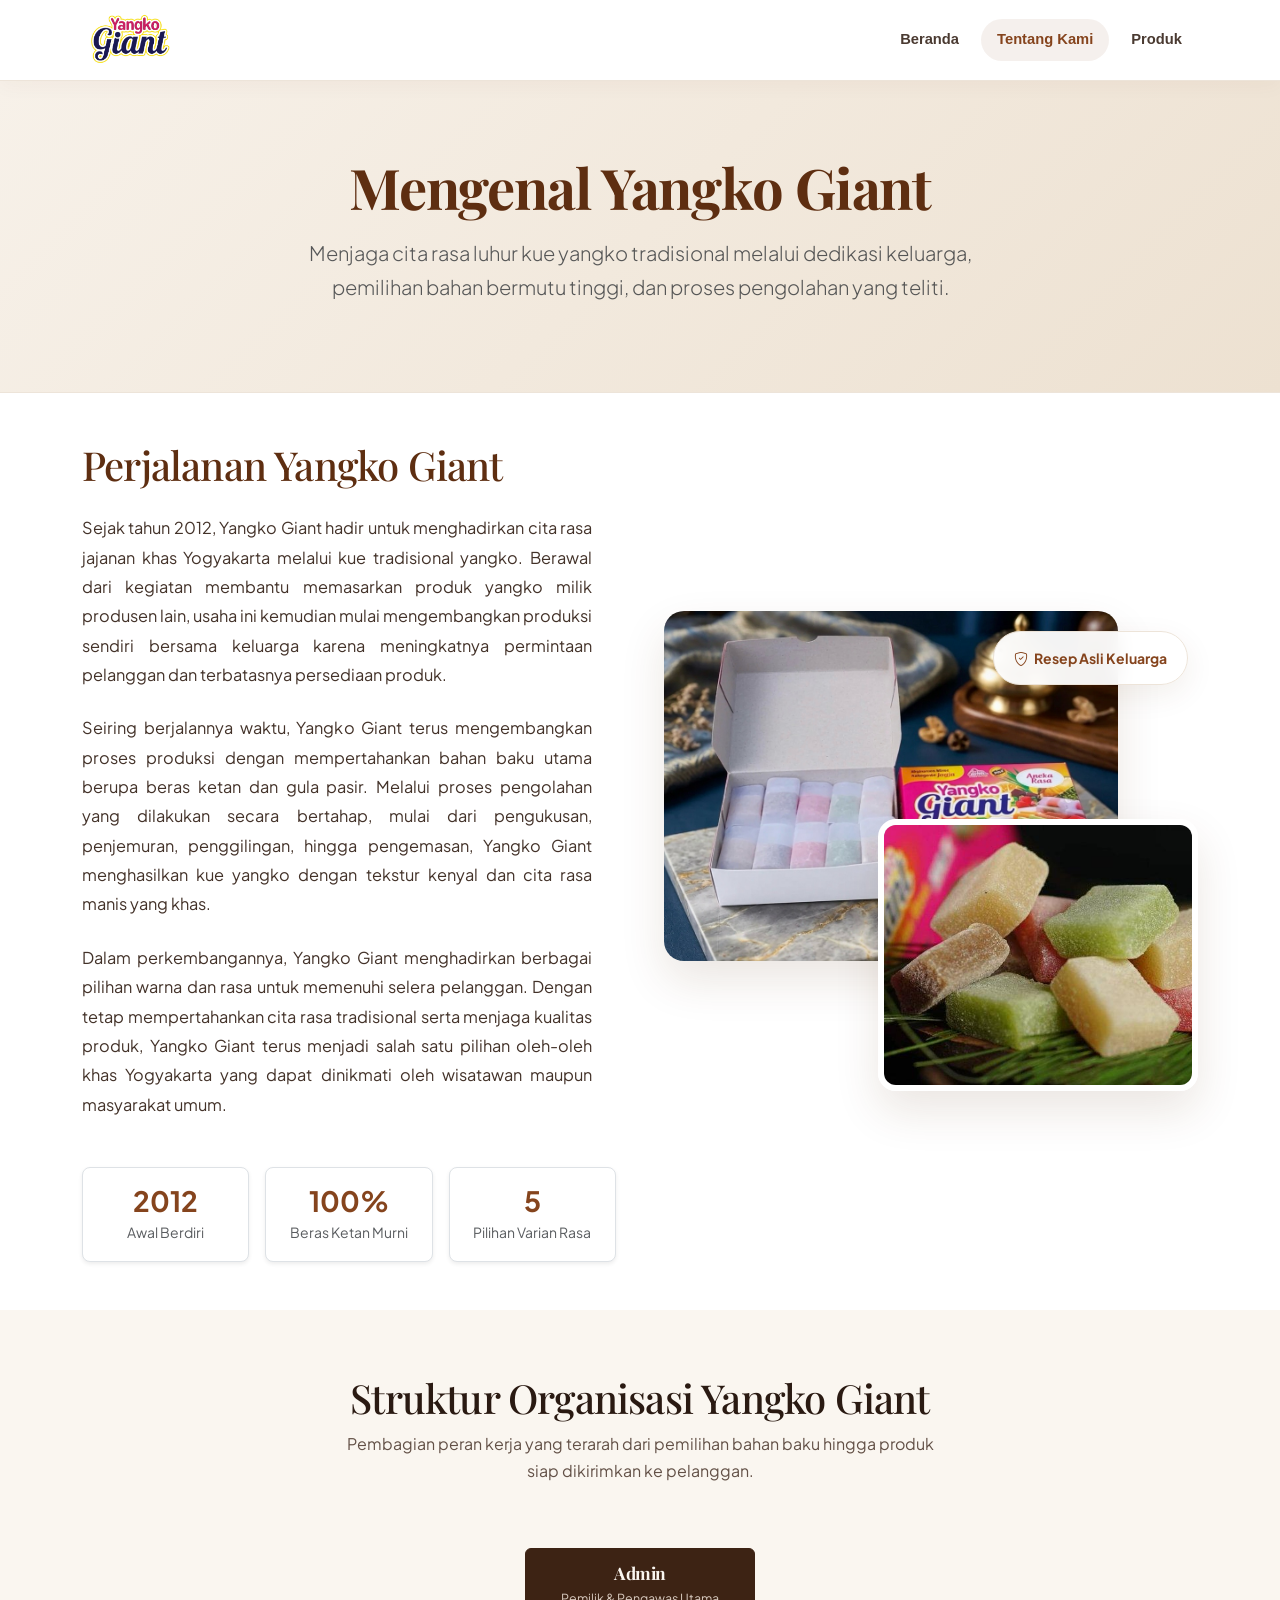
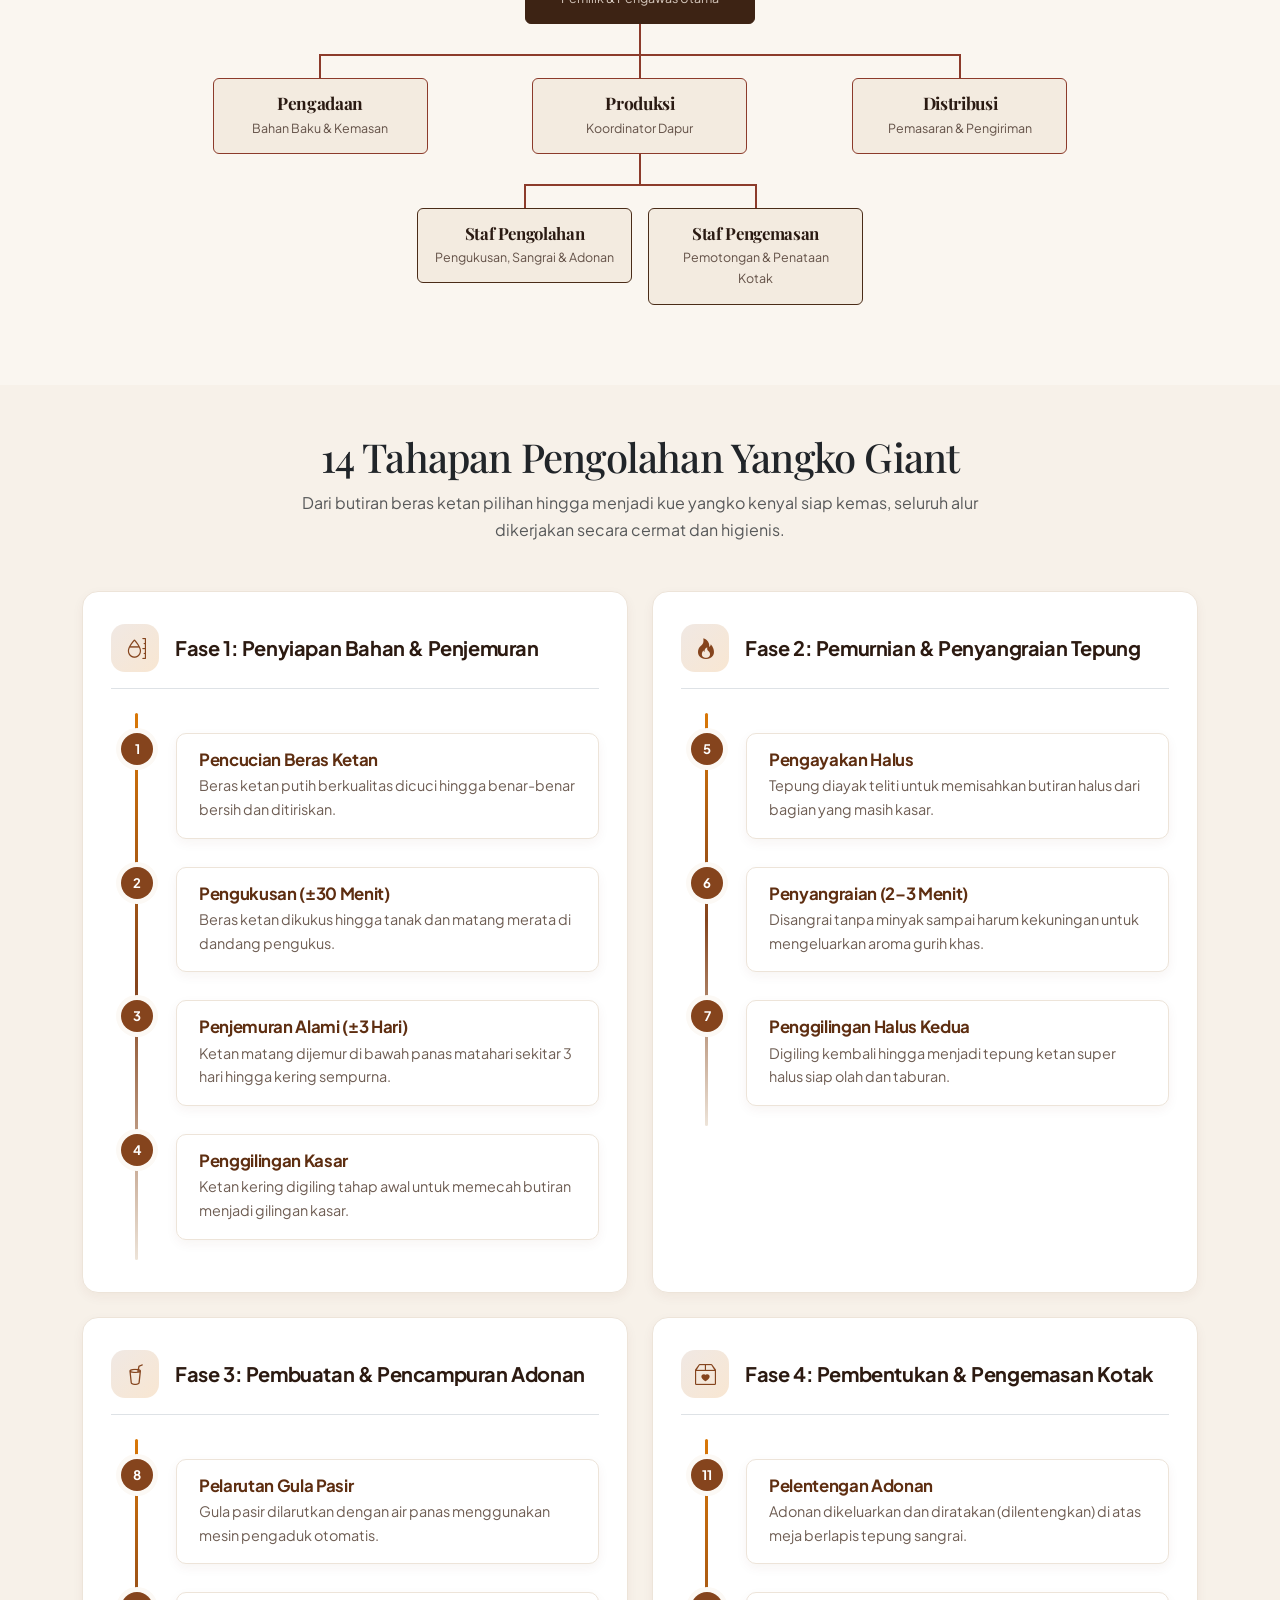
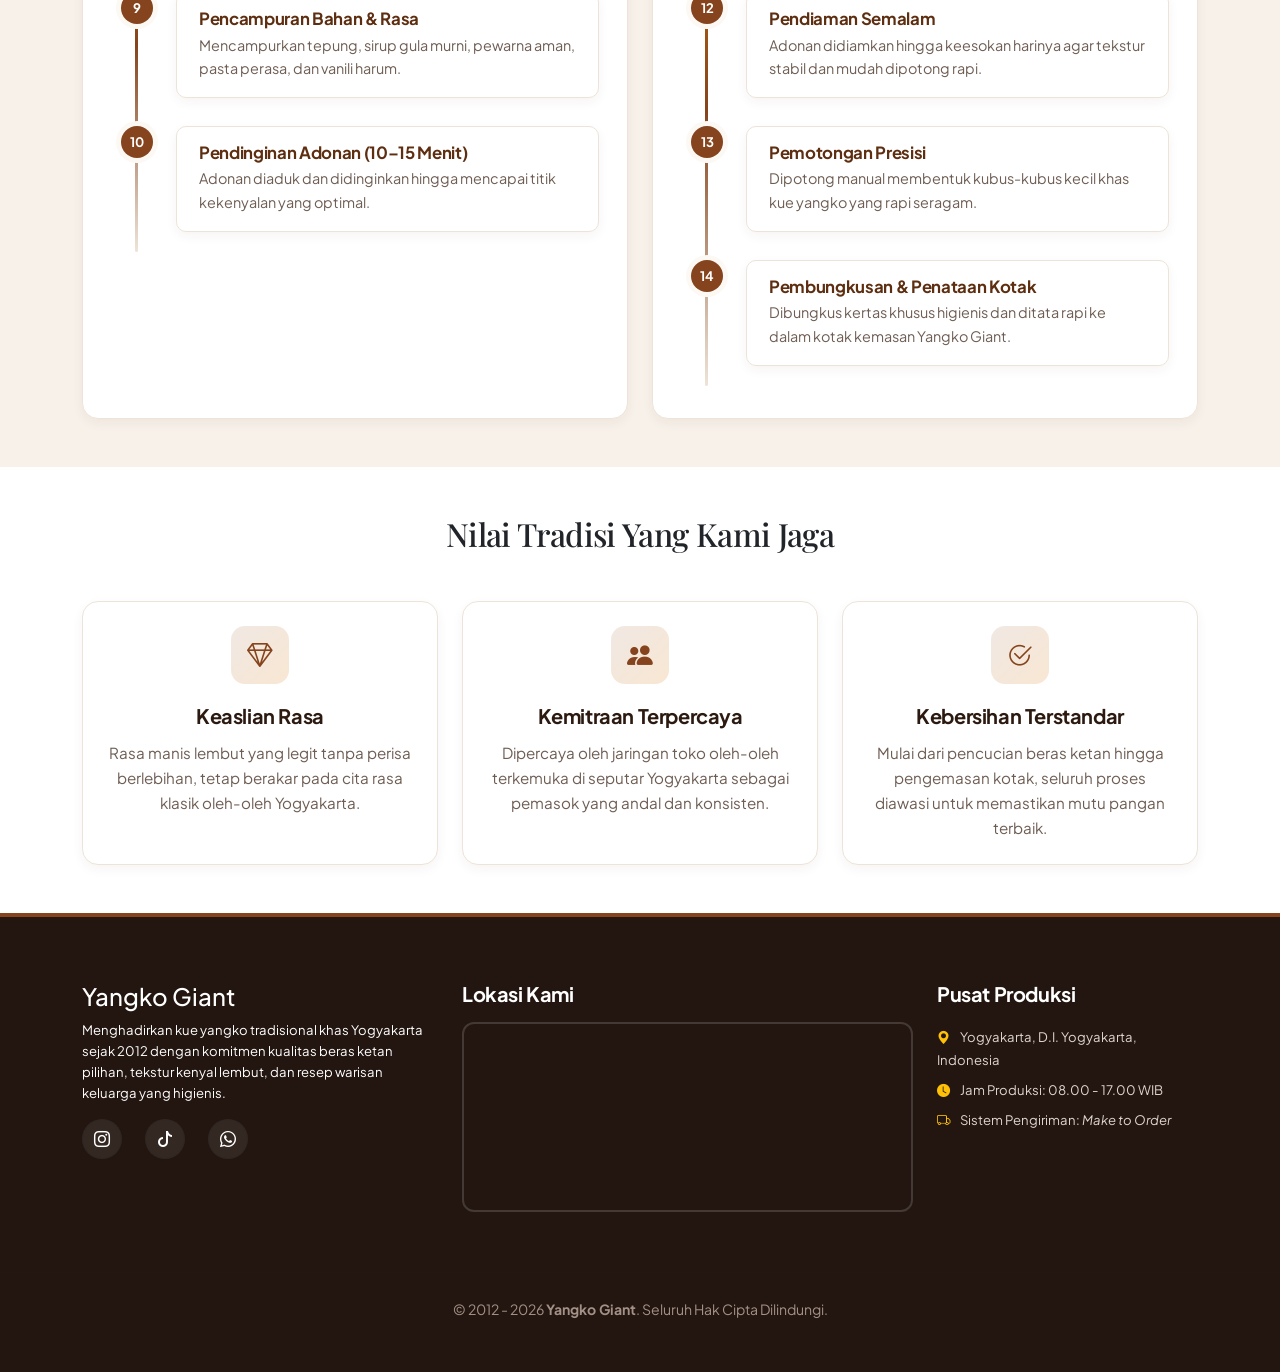
==== about.html @ 19da4061 "first commit" ====
<!DOCTYPE html>
<html lang="id">

<head>
  <meta charset="utf-8">
  <meta content="width=device-width, initial-scale=1.0" name="viewport">
  <title>Tentang Kami - Perjalanan & Sejarah Yangko Giant Yogyakarta</title>
  <meta name="description" content="Kisah perjalanan Yangko Giant sejak tahun 2012, mempertahankan resep warisan kue tradisional yangko khas Yogyakarta dengan bahan beras ketan alami.">
  <meta name="keywords" content="Tentang Yangko Giant, Sejarah Yangko Giant, Profil UMKM Yangko Jogja, Pembuatan Yangko">

  <!-- Favicons -->
  <link href="assets/img/logo.png" rel="icon">
  <link href="assets/img/logo.png" rel="apple-touch-icon">

  <!-- Fonts -->
  <link href="https://fonts.googleapis.com" rel="preconnect">
  <link href="https://fonts.gstatic.com" rel="preconnect" crossorigin>
  <link href="https://fonts.googleapis.com/css2?family=Plus+Jakarta+Sans:ital,wght@0,300;0,400;0,500;0,600;0,700;0,800;1,400&family=Playfair+Display:ital,wght@0,600;0,700;0,800;1,600&display=swap" rel="stylesheet">

  <!-- Vendor CSS Files -->
  <link href="assets/vendor/bootstrap/css/bootstrap.min.css" rel="stylesheet">
  <link href="assets/vendor/bootstrap-icons/bootstrap-icons.css" rel="stylesheet">
  <link href="assets/vendor/aos/aos.css" rel="stylesheet">
  <link href="assets/vendor/swiper/swiper-bundle.min.css" rel="stylesheet">

  <!-- Main CSS File -->
  <link href="assets/css/main.css" rel="stylesheet">
  <!-- Yangko Giant Modern System CSS -->
  <link href="assets/css/yangko-modern.css" rel="stylesheet">
</head>

<body class="about-page">

  <!-- HEADER -->
  <header id="header" class="header d-flex align-items-center sticky-top">
    <div class="container position-relative d-flex align-items-center justify-content-between">

     <div class="logo d-flex align-items-center">
  <img src="assets/img/logo.png" alt="Logo Yangko Giant">
</div>

      <nav id="navmenu" class="navmenu">
        <ul>
          <li><a href="index.html">Beranda</a></li>
          <li><a href="about.html"class="active">Tentang Kami</a></li>
          <li><a href="category.html">Produk</a></li>
        </ul>
        <i class="mobile-nav-toggle d-xl-none bi bi-list"></i>
      </nav>

    </div>
  </header>

  <main class="main">

    <!-- PAGE HERO BANNER -->
    <section class="section py-5 text-center position-relative overflow-hidden" style="background: linear-gradient(135deg, #f7f1e9 0%, #ede1d1 100%); border-bottom: 1px solid var(--yk-border);">
      <div class="container py-4" data-aos="fade-up">
            <h1 class="yk-serif display-4 fw-bold mb-3" style="color: var(--yk-primary-dark);">Mengenal Yangko Giant</h1>
        <p class="lead mx-auto text-muted" style="max-width: 680px;">
          Menjaga cita rasa luhur kue yangko tradisional melalui dedikasi keluarga, pemilihan bahan bermutu tinggi, dan proses pengolahan yang teliti.
        </p>
      </div>
    </section>

    <!-- SECTION: PERJALANAN YANGKO GIANT (KONTEN ASLI DIPERTAHANKAN UTUH) -->
    <section class="section py-5">
      <div class="container">
        <div class="row align-items-center g-5">

          <!-- Kolom Teks Sejarah Asli -->
          <div class="col-lg-6" data-aos="fade-right">

            <h2 class="yk-serif h1 mb-4" style="color: var(--yk-primary-dark);">Perjalanan Yangko Giant</h2>

            <div class="pe-lg-4" style="font-size: 1.02rem; line-height: 1.8; color: #433229; text-align: justify;">
  <p class="mb-4">
    Sejak tahun 2012, Yangko Giant hadir untuk menghadirkan cita rasa jajanan khas Yogyakarta melalui kue tradisional yangko. Berawal dari kegiatan membantu memasarkan produk yangko milik produsen lain, usaha ini kemudian mulai mengembangkan produksi sendiri bersama keluarga karena meningkatnya permintaan pelanggan dan terbatasnya persediaan produk.
  </p>

  <p class="mb-4">
    Seiring berjalannya waktu, Yangko Giant terus mengembangkan proses produksi dengan mempertahankan bahan baku utama berupa beras ketan dan gula pasir. Melalui proses pengolahan yang dilakukan secara bertahap, mulai dari pengukusan, penjemuran, penggilingan, hingga pengemasan, Yangko Giant menghasilkan kue yangko dengan tekstur kenyal dan cita rasa manis yang khas.
  </p>

  <p class="mb-0">
    Dalam perkembangannya, Yangko Giant menghadirkan berbagai pilihan warna dan rasa untuk memenuhi selera pelanggan. Dengan tetap mempertahankan cita rasa tradisional serta menjaga kualitas produk, Yangko Giant terus menjadi salah satu pilihan oleh-oleh khas Yogyakarta yang dapat dinikmati oleh wisatawan maupun masyarakat umum.
  </p>
</div>

            <div class="row g-3 mt-4 pt-2">
              <div class="col-sm-4">
                <div class="p-3 bg-white rounded-3 border text-center shadow-sm">
                  <div class="h3 fw-bold mb-0 text-primary" style="color: var(--yk-primary) !important;">2012</div>
                  <small class="text-muted">Awal Berdiri</small>
                </div>
              </div>
              <div class="col-sm-4">
                <div class="p-3 bg-white rounded-3 border text-center shadow-sm">
                  <div class="h3 fw-bold mb-0 text-primary" style="color: var(--yk-primary) !important;">100%</div>
                  <small class="text-muted">Beras Ketan Murni</small>
                </div>
              </div>
              <div class="col-sm-4">
                <div class="p-3 bg-white rounded-3 border text-center shadow-sm">
                  <div class="h3 fw-bold mb-0 text-primary" style="color: var(--yk-primary) !important;">5</div>
                  <small class="text-muted">Pilihan Varian Rasa</small>
                </div>
              </div>
            </div>
          </div>

          <!-- Kolom Gambar Kolase -->
          <div class="col-lg-6" data-aos="fade-left">
            <div class="position-relative" style="min-height: 480px;">
              <!-- Background Image -->
              <div style="border-radius: 20px; overflow: hidden; width: 85%; box-shadow: var(--yk-shadow-lg);">
                <img src="assets/img/yangko.jpg" alt="Yangko Giant Landscape" class="w-100" style="object-fit: cover; height: 350px;">
              </div>
              <!-- Foreground Image (Collage) -->
              <div style="position: absolute; right: 0; bottom: 0; width: 60%; border-radius: 18px; overflow: hidden; border: 6px solid #ffffff; box-shadow: var(--yk-shadow-lg);">
                <img src="assets/img/yangko daun.jpg" alt="Yangko Tradisional Portrait" class="w-100" style="object-fit: cover; height: 260px;">
              </div>
              <!-- Floating Badge -->
              <div style="position: absolute; top: 20px; right: 10px; background: rgba(255, 255, 255, 0.95); backdrop-filter: blur(10px); padding: 12px 20px; border-radius: 50px; box-shadow: var(--yk-shadow-md); border: 1px solid var(--yk-border);">
                <span class="small fw-bold" style="color: var(--yk-primary);"><i class="bi bi-shield-check me-1"></i> Resep Asli Keluarga</span>
              </div>
            </div>
          </div>

        </div>
      </div>
    </section>

<style>
  .org-section {
    background-color: #FAF6F0;
    color: #2A1A12;
  }

  .org-eyebrow {
    font-size: 0.78rem;
    text-transform: uppercase;
    letter-spacing: 0.14em;
    color: #8C3B2B;
    font-weight: 700;
    display: block;
    margin-bottom: 6px;
  }

  /* Struktur Bagan Pohon */
  .org-tree {
    display: flex;
    flex-direction: column;
    align-items: center;
    padding: 20px 0;
  }

  .org-node {
    border: 1.5px solid #4A2C18;
    background-color: #F3EBE0;
    padding: 14px 28px;
    border-radius: 6px;
    text-align: center;
    min-width: 190px;
    position: relative;
    transition: transform 0.2s ease, background-color 0.2s ease;
  }

  .org-node:hover {
    background-color: #EADDCF;
    transform: translateY(-2px);
  }

  /* Node Utama (Owner) */
  .org-node.owner {
    background-color: #3D2314;
    border-color: #3D2314;
    color: #FAF6F0;
    min-width: 220px;
  }

  .org-node.owner .org-role {
    color: #FAF6F0;
  }

  .org-node.owner .org-sub {
    color: #D7C9BE;
  }

  /* Node Divisi Tengah */
  .org-node.division {
    border-color: #8C3B2B;
  }

  .org-role {
    font-family: 'Lora', 'Playfair Display', serif;
    font-weight: 700;
    font-size: 1.08rem;
    color: #2A1A12;
    margin: 0;
  }

  .org-sub {
    font-size: 0.78rem;
    color: #635147;
    display: block;
    margin-top: 3px;
  }

  /* Garis Penghubung Vertikal & Horizontal */
  .line-down {
    width: 1.5px;
    height: 32px;
    background-color: #8C3B2B;
    margin: 0 auto;
  }

  .org-branch {
    display: flex;
    justify-content: center;
    align-items: flex-start;
    gap: 32px;
    position: relative;
    padding-top: 28px;
  }

  .org-branch-item {
    display: flex;
    flex-direction: column;
    align-items: center;
    position: relative;
  }

  /* Garis vertikal kecil di atas setiap kotak cabang */
  .org-branch-item::before {
    content: "";
    position: absolute;
    top: -28px;
    left: 50%;
    width: 1.5px;
    height: 28px;
    background-color: #8C3B2B;
    transform: translateX(-50%);
  }

  /* Garis horizontal penghubung antar cabang */
  .org-branch-item::after {
    content: "";
    position: absolute;
    top: -28px;
    height: 1.5px;
    background-color: #8C3B2B;
    width: calc(100% + 32px);
    left: 0;
  }

  /* Potong garis horizontal di ujung kiri & kanan agar tidak berlebih */
  .org-branch-item:first-child::after {
    width: calc(50% + 16px);
    left: 50%;
  }

  .org-branch-item:last-child::after {
    width: calc(50% + 16px);
    left: 0;
  }

  /* Tampilan Responsif di Layar HP */
  @media (max-width: 767px) {
    .org-branch {
      flex-direction: column;
      align-items: center;
      gap: 20px;
      padding-top: 0;
    }

    .org-branch-item::before {
      top: -20px;
      height: 20px;
    }

    .org-branch-item::after {
      display: none;
    }

    .org-node {
      min-width: 240px;
    }
  }
</style>


      
    

      <!-- SECTION: STRUKTUR ORGANISASI UMKM -->
<section class="section py-5" style="background-color: #FAF6F0; color: #2A1A12;">
  <div class="container py-3">
    <div class="text-center mb-5" data-aos="fade-up">
      <h2 class="yk-serif h1 mb-2">Struktur Organisasi Yangko Giant</h2>
      <p class="mx-auto" style="max-width: 620px; color: #635147;">
        Pembagian peran kerja yang terarah dari pemilihan bahan baku hingga produk siap dikirimkan ke pelanggan.
      </p>
    </div>

    <div class="d-flex flex-column align-items-center py-3" data-aos="fade-up" data-aos-delay="100">
      
      <!-- LEVEL 1: OWNER -->
      <div style="background-color: #3D2314; border: 1.5px solid #3D2314; color: #FAF6F0; padding: 14px 28px; border-radius: 6px; text-align: center; width: 230px;">
        <h4 class="yk-serif fw-bold mb-1" style="font-size: 1.08rem; color: #FAF6F0;">Admin</h4>
        <span style="font-size: 0.78rem; color: #D7C9BE; display: block;">Pemilik &amp; Pengawas Utama</span>
      </div>

      <!-- Garis Turun dari Owner -->
      <div style="width: 2px; height: 30px; background-color: #8C3B2B;"></div>

      <!-- LEVEL 2: PENGADAAN, PRODUKSI, DISTRIBUSI (3 Kolom Seimbang) -->
      <div class="row g-0 justify-content-center w-100" style="max-width: 960px;">
        
        <!-- Cabang 1: Pengadaan -->
        <div class="col-md-4 d-flex flex-column align-items-center position-relative pt-0 pt-md-4 mt-3 mt-md-0">
          <div class="d-none d-md-block position-absolute top-0 end-0" style="width: 50%; height: 2px; background-color: #8C3B2B;"></div>
          <div class="d-none d-md-block position-absolute top-0 start-50 translate-middle-x" style="width: 2px; height: 24px; background-color: #8C3B2B;"></div>
          
          <div style="border: 1.5px solid #8C3B2B; background-color: #F3EBE0; padding: 14px 20px; border-radius: 6px; text-align: center; width: 215px;">
            <h5 class="yk-serif fw-bold mb-1" style="font-size: 1.08rem; color: #2A1A12;">Pengadaan</h5>
            <span style="font-size: 0.78rem; color: #635147; display: block;">Bahan Baku &amp; Kemasan</span>
          </div>
        </div>

        <!-- Cabang 2: Produksi (Tepat di Tengah) -->
        <div class="col-md-4 d-flex flex-column align-items-center position-relative pt-0 pt-md-4 mt-3 mt-md-0">
          <div class="d-none d-md-block position-absolute top-0 start-0 w-100" style="height: 2px; background-color: #8C3B2B;"></div>
          <div class="d-none d-md-block position-absolute top-0 start-50 translate-middle-x" style="width: 2px; height: 24px; background-color: #8C3B2B;"></div>

          <div style="border: 1.5px solid #8C3B2B; background-color: #F3EBE0; padding: 14px 20px; border-radius: 6px; text-align: center; width: 215px;">
            <h5 class="yk-serif fw-bold mb-1" style="font-size: 1.08rem; color: #2A1A12;">Produksi</h5>
            <span style="font-size: 0.78rem; color: #635147; display: block;">Koordinator Dapur</span>
          </div>

          <!-- Garis Turun dari Produksi -->
          <div class="d-none d-md-block" style="width: 2px; height: 30px; background-color: #8C3B2B;"></div>

          <!-- LEVEL 3: STAF PENGOLAHAN & STAF PENGEMASAN -->
          <div class="d-flex flex-column flex-md-row justify-content-center align-items-center align-items-md-start">
            
            <!-- Staf Pengolahan -->
            <div class="d-flex flex-column align-items-center position-relative pt-0 pt-md-4 px-md-2 mt-3 mt-md-0">
              <div class="d-none d-md-block position-absolute top-0 end-0" style="width: 50%; height: 2px; background-color: #8C3B2B;"></div>
              <div class="d-none d-md-block position-absolute top-0 start-50 translate-middle-x" style="width: 2px; height: 24px; background-color: #8C3B2B;"></div>

              <div style="border: 1.5px solid #4A2C18; background-color: #F3EBE0; padding: 14px 16px; border-radius: 6px; text-align: center; width: 215px;">
                <h6 class="yk-serif fw-bold mb-1" style="font-size: 1.05rem; color: #2A1A12;">Staf Pengolahan</h6>
                <span style="font-size: 0.78rem; color: #635147; display: block;">Pengukusan, Sangrai &amp; Adonan</span>
              </div>
            </div>

            <!-- Staf Pengemasan -->
            <div class="d-flex flex-column align-items-center position-relative pt-0 pt-md-4 px-md-2 mt-3 mt-md-0">
              <div class="d-none d-md-block position-absolute top-0 start-0" style="width: 50%; height: 2px; background-color: #8C3B2B;"></div>
              <div class="d-none d-md-block position-absolute top-0 start-50 translate-middle-x" style="width: 2px; height: 24px; background-color: #8C3B2B;"></div>

              <div style="border: 1.5px solid #4A2C18; background-color: #F3EBE0; padding: 14px 16px; border-radius: 6px; text-align: center; width: 215px;">
                <h6 class="yk-serif fw-bold mb-1" style="font-size: 1.05rem; color: #2A1A12;">Staf Pengemasan</h6>
                <span style="font-size: 0.78rem; color: #635147; display: block;">Pemotongan &amp; Penataan Kotak</span>
              </div>
            </div>

          </div>
        </div>

        <!-- Cabang 3: Distribusi -->
        <div class="col-md-4 d-flex flex-column align-items-center position-relative pt-0 pt-md-4 mt-3 mt-md-0">
          <div class="d-none d-md-block position-absolute top-0 start-0" style="width: 50%; height: 2px; background-color: #8C3B2B;"></div>
          <div class="d-none d-md-block position-absolute top-0 start-50 translate-middle-x" style="width: 2px; height: 24px; background-color: #8C3B2B;"></div>

          <div style="border: 1.5px solid #8C3B2B; background-color: #F3EBE0; padding: 14px 20px; border-radius: 6px; text-align: center; width: 215px;">
            <h5 class="yk-serif fw-bold mb-1" style="font-size: 1.08rem; color: #2A1A12;">Distribusi</h5>
            <span style="font-size: 0.78rem; color: #635147; display: block;">Pemasaran &amp; Pengiriman</span>
          </div>
        </div>

      </div>
    </div>
  </div>
</section>

        

          
            
   

    <!-- SECTION: 14 TAHAPAN PENGOLAHAN PRODUKSI AUTENTIK -->
    <section class="section py-5" style="background: #f7f1e9;">
      <div class="container">
        <div class="text-center mb-5" data-aos="fade-up">

          <h2 class="yk-serif h1">14 Tahapan Pengolahan Yangko Giant</h2>
          <p class="text-muted mx-auto" style="max-width: 700px;">
            Dari butiran beras ketan pilihan hingga menjadi kue yangko kenyal siap kemas, seluruh alur dikerjakan secara cermat dan higienis.
          </p>
        </div>

        <div class="row g-4">

          <!-- Fase 1 -->
          <div class="col-lg-6" data-aos="fade-up" data-aos-delay="100">
            <div class="yk-card">
              <div class="d-flex align-items-center gap-3 mb-4 pb-3 border-bottom">
                <div class="yk-card-icon mb-0" style="width: 48px; height: 48px; font-size: 1.3rem;">
                  <i class="bi bi-moisture"></i>
                </div>
                <div>
                  <h4 class="mb-0">Fase 1: Penyiapan Bahan & Penjemuran</h4>
                  <small class="text-muted"></small>
                </div>
              </div>

              <div class="yk-timeline">
                <div class="yk-timeline-item">
                  <div class="yk-timeline-step">1</div>
                  <div class="yk-timeline-content">
                    <h5>Pencucian Beras Ketan</h5>
                    <p>Beras ketan putih berkualitas dicuci hingga benar-benar bersih dan ditiriskan.</p>
                  </div>
                </div>

                <div class="yk-timeline-item">
                  <div class="yk-timeline-step">2</div>
                  <div class="yk-timeline-content">
                    <h5>Pengukusan (±30 Menit)</h5>
                    <p>Beras ketan dikukus hingga tanak dan matang merata di dandang pengukus.</p>
                  </div>
                </div>

                <div class="yk-timeline-item">
                  <div class="yk-timeline-step">3</div>
                  <div class="yk-timeline-content">
                    <h5>Penjemuran Alami (±3 Hari)</h5>
                    <p>Ketan matang dijemur di bawah panas matahari sekitar 3 hari hingga kering sempurna.</p>
                  </div>
                </div>

                <div class="yk-timeline-item">
                  <div class="yk-timeline-step">4</div>
                  <div class="yk-timeline-content">
                    <h5>Penggilingan Kasar</h5>
                    <p>Ketan kering digiling tahap awal untuk memecah butiran menjadi gilingan kasar.</p>
                  </div>
                </div>
              </div>
            </div>
          </div>

          <!-- Fase 2 -->
          <div class="col-lg-6" data-aos="fade-up" data-aos-delay="200">
            <div class="yk-card">
              <div class="d-flex align-items-center gap-3 mb-4 pb-3 border-bottom">
                <div class="yk-card-icon mb-0" style="width: 48px; height: 48px; font-size: 1.3rem;">
                  <i class="bi bi-fire"></i>
                </div>
                <div>
                  <h4 class="mb-0">Fase 2: Pemurnian & Penyangraian Tepung</h4>
                  <small class="text-muted"></small>
                </div>
              </div>

              <div class="yk-timeline">
                <div class="yk-timeline-item">
                  <div class="yk-timeline-step">5</div>
                  <div class="yk-timeline-content">
                    <h5>Pengayakan Halus</h5>
                    <p>Tepung diayak teliti untuk memisahkan butiran halus dari bagian yang masih kasar.</p>
                  </div>
                </div>

                <div class="yk-timeline-item">
                  <div class="yk-timeline-step">6</div>
                  <div class="yk-timeline-content">
                    <h5>Penyangraian (2–3 Menit)</h5>
                    <p>Disangrai tanpa minyak sampai harum kekuningan untuk mengeluarkan aroma gurih khas.</p>
                  </div>
                </div>

                <div class="yk-timeline-item">
                  <div class="yk-timeline-step">7</div>
                  <div class="yk-timeline-content">
                    <h5>Penggilingan Halus Kedua</h5>
                    <p>Digiling kembali hingga menjadi tepung ketan super halus siap olah dan taburan.</p>
                  </div>
                </div>
              </div>
            </div>
          </div>

          <!-- Fase 3 -->
          <div class="col-lg-6" data-aos="fade-up" data-aos-delay="300">
            <div class="yk-card">
              <div class="d-flex align-items-center gap-3 mb-4 pb-3 border-bottom">
                <div class="yk-card-icon mb-0" style="width: 48px; height: 48px; font-size: 1.3rem;">
                  <i class="bi bi-cup-straw"></i>
                </div>
                <div>
                  <h4 class="mb-0">Fase 3: Pembuatan & Pencampuran Adonan</h4>
                  <small class="text-muted"></small>
                </div>
              </div>

              <div class="yk-timeline">
                <div class="yk-timeline-item">
                  <div class="yk-timeline-step">8</div>
                  <div class="yk-timeline-content">
                    <h5>Pelarutan Gula Pasir</h5>
                    <p>Gula pasir dilarutkan dengan air panas menggunakan mesin pengaduk otomatis.</p>
                  </div>
                </div>

                <div class="yk-timeline-item">
                  <div class="yk-timeline-step">9</div>
                  <div class="yk-timeline-content">
                    <h5>Pencampuran Bahan & Rasa</h5>
                    <p>Mencampurkan tepung, sirup gula murni, pewarna aman, pasta perasa, dan vanili harum.</p>
                  </div>
                </div>

                <div class="yk-timeline-item">
                  <div class="yk-timeline-step">10</div>
                  <div class="yk-timeline-content">
                    <h5>Pendinginan Adonan (10–15 Menit)</h5>
                    <p>Adonan diaduk dan didinginkan hingga mencapai titik kekenyalan yang optimal.</p>
                  </div>
                </div>
              </div>
            </div>
          </div>

          <!-- Fase 4 -->
          <div class="col-lg-6" data-aos="fade-up" data-aos-delay="400">
            <div class="yk-card">
              <div class="d-flex align-items-center gap-3 mb-4 pb-3 border-bottom">
                <div class="yk-card-icon mb-0" style="width: 48px; height: 48px; font-size: 1.3rem;">
                  <i class="bi bi-box2-heart"></i>
                </div>
                <div>
                  <h4 class="mb-0">Fase 4: Pembentukan & Pengemasan Kotak</h4>
                  <small class="text-muted"></small>
                </div>
              </div>

              <div class="yk-timeline">
                <div class="yk-timeline-item">
                  <div class="yk-timeline-step">11</div>
                  <div class="yk-timeline-content">
                    <h5>Pelentengan Adonan</h5>
                    <p>Adonan dikeluarkan dan diratakan (dilentengkan) di atas meja berlapis tepung sangrai.</p>
                  </div>
                </div>

                <div class="yk-timeline-item">
                  <div class="yk-timeline-step">12</div>
                  <div class="yk-timeline-content">
                    <h5>Pendiaman Semalam</h5>
                    <p>Adonan didiamkan hingga keesokan harinya agar tekstur stabil dan mudah dipotong rapi.</p>
                  </div>
                </div>

                <div class="yk-timeline-item">
                  <div class="yk-timeline-step">13</div>
                  <div class="yk-timeline-content">
                    <h5>Pemotongan Presisi</h5>
                    <p>Dipotong manual membentuk kubus-kubus kecil khas kue yangko yang rapi seragam.</p>
                  </div>
                </div>

                <div class="yk-timeline-item">
                  <div class="yk-timeline-step">14</div>
                  <div class="yk-timeline-content">
                    <h5>Pembungkusan & Penataan Kotak</h5>
                    <p>Dibungkus kertas khusus higienis dan ditata rapi ke dalam kotak kemasan Yangko Giant.</p>
                  </div>
                </div>
              </div>
            </div>
          </div>

        </div>
      </div>
    </section>

    <!-- SECTION: NILAI KAMI & KOMITMEN -->
    <section class="section py-5">
      <div class="container">
        <div class="text-center mb-5" data-aos="fade-up">
                   <h2 class="yk-serif h2">Nilai Tradisi Yang Kami Jaga</h2>
        </div>

        <div class="row g-4 text-center">
          <div class="col-md-4" data-aos="fade-up" data-aos-delay="100">
            <div class="yk-card p-4">
              <div class="yk-card-icon mx-auto"><i class="bi bi-gem"></i></div>
              <h4>Keaslian Rasa</h4>
              <p>Rasa manis lembut yang legit tanpa perisa berlebihan, tetap berakar pada cita rasa klasik oleh-oleh Yogyakarta.</p>
            </div>
          </div>
          <div class="col-md-4" data-aos="fade-up" data-aos-delay="200">
            <div class="yk-card p-4">
              <div class="yk-card-icon mx-auto"><i class="bi bi-people-fill"></i></div>
              <h4>Kemitraan Terpercaya</h4>
              <p>Dipercaya oleh jaringan toko oleh-oleh terkemuka di seputar Yogyakarta sebagai pemasok yang andal dan konsisten.</p>
            </div>
          </div>
          <div class="col-md-4" data-aos="fade-up" data-aos-delay="300">
            <div class="yk-card p-4">
              <div class="yk-card-icon mx-auto"><i class="bi bi-check2-circle"></i></div>
              <h4>Kebersihan Terstandar</h4>
              <p>Mulai dari pencucian beras ketan hingga pengemasan kotak, seluruh proses diawasi untuk memastikan mutu pangan terbaik.</p>
            </div>
          </div>
        </div>
      </div>
    </section>

  </main>

  <!-- FOOTER -->
<footer id="footer" class="footer position-relative">
  <div class="container">
    <div class="row gy-5 justify-content-between align-items-start">
      
      <!-- KOLOM KIRI: Brand & Sosmed -->
      <div class="col-lg-4 col-md-6">
        <div class="footer-brand mb-3">
          <div class="d-flex align-items-center gap-2 mb-2">
            <span class="h4 text-white font-weight-bold mb-0">Yangko Giant</span>
          </div>
          <p class="small text-white" style="line-height: 1.6;">
            Menghadirkan kue yangko tradisional khas Yogyakarta sejak 2012 dengan komitmen kualitas beras ketan pilihan, tekstur kenyal lembut, dan resep warisan keluarga yang higienis.
          </p>
        </div>
        <div class="social-links mt-3">
          <a href="https://www.instagram.com/giantyangko" target="_blank" rel="noopener noreferrer" aria-label="Instagram">
            <i class="bi bi-instagram"></i>
          </a>
          <a href="https://www.tiktok.com/@yangko.giant" target="_blank" rel="noopener noreferrer" aria-label="TikTok">
            <i class="bi bi-tiktok"></i>
          </a>
          <a href="https://wa.me/6287739305772?text=Halo%20Yangko%20Giant,%20saya%20mau%20tanya%20atau%20pesan%20produknya." target="_blank" rel="noopener noreferrer" aria-label="WhatsApp">
            <i class="bi bi-whatsapp"></i>
          </a>
        </div>
      </div>

      <!-- KOLOM TENGAH: Google Maps -->
      <div class="col-lg-5 col-md-12">
        <h5 class="text-white mb-3">Lokasi Kami</h5>
        <div style="border-radius: 12px; overflow: hidden; border: 2px solid rgba(255,255,255,0.15); height: 190px;">
          <iframe 
            src="https://www.google.com/maps?q=Yangko+Giant+Yogyakarta&output=embed" 
            width="100%" 
            height="100%" 
            style="border:0;" 
            allowfullscreen="" 
            loading="lazy" 
            referrerpolicy="no-referrer-when-downgrade">
          </iframe>
        </div>
      </div>

      <!-- KOLOM KANAN: Pusat Produksi -->
      <div class="col-lg-3 col-md-6">
        <h5>Pusat Produksi</h5>
        <p class="small mb-2"><i class="bi bi-geo-alt-fill text-warning me-2"></i> Yogyakarta, D.I. Yogyakarta, Indonesia</p>
        <p class="small mb-2"><i class="bi bi-clock-fill text-warning me-2"></i> Jam Produksi: 08.00 - 17.00 WIB</p>
        <p class="small mb-3"><i class="bi bi-truck text-warning me-2"></i> Sistem Pengiriman: <em>Make to Order</em></p>
        
      </div>

    </div>
  </div>

  <div class="footer-bottom">
    <div class="container text-center">
      <p class="mb-0">© 2012 - 2026 <strong>Yangko Giant</strong>. Seluruh Hak Cipta Dilindungi.</p>
    </div>
  </div>
</footer>

  <!-- Scroll Top -->
  <a href="#" id="scroll-top" class="scroll-top d-flex align-items-center justify-content-center"><i class="bi bi-arrow-up-short"></i></a>

  <!-- Vendor JS Files -->
  <script src="assets/vendor/bootstrap/js/bootstrap.bundle.min.js"></script>
  <script src="assets/vendor/aos/aos.js"></script>
  <script src="assets/vendor/swiper/swiper-bundle.min.js"></script>

  <!-- Main JS File -->
  <script src="assets/js/main.js"></script>

</body>
</html>
---- assets/css/main.css ----
/**
* Template Name: Story
* Template URL: https://bootstrapmade.com/story-bootstrap-blog-template/
* Updated: Aug 11 2025 with Bootstrap v5.3.7
* Author: BootstrapMade.com
* License: https://bootstrapmade.com/license/
*/

@charset "UTF-8";

/*--------------------------------------------------------------
# Font & Color Variables
# Help: https://bootstrapmade.com/color-system/
--------------------------------------------------------------*/
/* Fonts */
:root {
  --default-font: "Roboto",  system-ui, -apple-system, "Segoe UI", Roboto, "Helvetica Neue", Arial, "Noto Sans", "Liberation Sans", sans-serif, "Apple Color Emoji", "Segoe UI Emoji", "Segoe UI Symbol", "Noto Color Emoji";
  --heading-font: "Montserrat",  sans-serif;
  --nav-font: "Raleway",  sans-serif;
}

/* Global Colors - The following color variables are used throughout the website. Updating them here will change the color scheme of the entire website */
:root { 
  --background-color: #ffffff; /* Background color for the entire website, including individual sections */
  --default-color: #212529; /* Default color used for the majority of the text content across the entire website */
  --heading-color: #2d465e; /* Color for headings, subheadings and title throughout the website */
  --accent-color: #2986cc; /* Accent color that represents your brand on the website. It's used for buttons, links, and other elements that need to stand out */
  --surface-color: #ffffff; /* The surface color is used as a background of boxed elements within sections, such as cards, icon boxes, or other elements that require a visual separation from the global background. */
  --contrast-color: #ffffff; /* Contrast color for text, ensuring readability against backgrounds of accent, heading, or default colors. */
}

/* Nav Menu Colors - The following color variables are used specifically for the navigation menu. They are separate from the global colors to allow for more customization options */
:root {
  --nav-color: #000000;  /* The default color of the main navmenu links */
  --nav-hover-color: #2986cc; /* Applied to main navmenu links when they are hovered over or active */
  --nav-mobile-background-color: #ffffff; /* Used as the background color for mobile navigation menu */
  --nav-dropdown-background-color: #ffffff; /* Used as the background color for dropdown items that appear when hovering over primary navigation items */
  --nav-dropdown-color: #212529; /* Used for navigation links of the dropdown items in the navigation menu. */
  --nav-dropdown-hover-color: #2986cc; /* Similar to --nav-hover-color, this color is applied to dropdown navigation links when they are hovered over. */
}

/* Color Presets - These classes override global colors when applied to any section or element, providing reuse of the sam color scheme. */

.light-background {
  --background-color: #f0f1f2;
  --surface-color: #ffffff;
}

.dark-background {
  --background-color: #060606;
  --default-color: #ffffff;
  --heading-color: #ffffff;
  --surface-color: #252525;
  --contrast-color: #ffffff;
}

/* Smooth scroll */
:root {
  scroll-behavior: smooth;
}

/*--------------------------------------------------------------
# General Styling & Shared Classes
--------------------------------------------------------------*/
body {
  color: var(--default-color);
  background-color: var(--background-color);
  font-family: var(--default-font);
}

a {
  color: var(--accent-color);
  text-decoration: none;
  transition: 0.3s;
}

a:hover {
  color: color-mix(in srgb, var(--accent-color), transparent 25%);
  text-decoration: none;
}

h1,
h2,
h3,
h4,
h5,
h6 {
  color: var(--heading-color);
  font-family: var(--heading-font);
}

/* PHP Email Form Messages
------------------------------*/
.php-email-form .error-message {
  display: none;
  background: #df1529;
  color: #ffffff;
  text-align: left;
  padding: 15px;
  margin-bottom: 24px;
  font-weight: 600;
}

.php-email-form .sent-message {
  display: none;
  color: #ffffff;
  background: #059652;
  text-align: center;
  padding: 15px;
  margin-bottom: 24px;
  font-weight: 600;
}

.php-email-form .loading {
  display: none;
  background: var(--surface-color);
  text-align: center;
  padding: 15px;
  margin-bottom: 24px;
}

.php-email-form .loading:before {
  content: "";
  display: inline-block;
  border-radius: 50%;
  width: 24px;
  height: 24px;
  margin: 0 10px -6px 0;
  border: 3px solid var(--accent-color);
  border-top-color: var(--surface-color);
  animation: php-email-form-loading 1s linear infinite;
}

@keyframes php-email-form-loading {
  0% {
    transform: rotate(0deg);
  }

  100% {
    transform: rotate(360deg);
  }
}

/*--------------------------------------------------------------
# Global Header
--------------------------------------------------------------*/
.header {
  color: var(--default-color);
  background-color: var(--background-color);
  padding: 15px 0;
  transition: all 0.5s;
  z-index: 997;
}

.header .logo {
  line-height: 1;
}

.header .logo img {
  max-height: 36px;
  margin-right: 8px;
}

.header .logo h1 {
  font-size: 30px;
  margin: 0;
  font-weight: 700;
  color: var(--heading-color);
}

.header .header-social-links {
  padding-right: 15px;
}

.header .header-social-links a {
  color: color-mix(in srgb, var(--default-color), transparent 40%);
  padding-left: 6px;
  display: inline-block;
  transition: 0.3s;
  font-size: 16px;
}

.header .header-social-links a:hover {
  color: var(--accent-color);
}

.header .header-social-links a i {
  line-height: 0px;
}

@media (max-width: 1200px) {
  .header .logo {
    order: 1;
  }

  .header .header-social-links {
    order: 2;
  }

  .header .navmenu {
    order: 3;
  }
}

.scrolled .header {
  box-shadow: 0px 0 18px rgba(0, 0, 0, 0.1);
}

/*--------------------------------------------------------------
# Navigation Menu
--------------------------------------------------------------*/
/* Navmenu - Desktop */
@media (min-width: 1200px) {
  .navmenu {
    padding: 0;
  }

  .navmenu ul {
    margin: 0;
    padding: 0;
    display: flex;
    list-style: none;
    align-items: center;
  }

  .navmenu li {
    position: relative;
  }

  .navmenu a,
  .navmenu a:focus {
    color: var(--nav-color);
    padding: 18px 15px;
    font-size: 16px;
    font-family: var(--nav-font);
    font-weight: 400;
    display: flex;
    align-items: center;
    justify-content: space-between;
    white-space: nowrap;
    transition: 0.3s;
  }

  .navmenu a i,
  .navmenu a:focus i {
    font-size: 12px;
    line-height: 0;
    margin-left: 5px;
    transition: 0.3s;
  }

  .navmenu li:last-child a {
    padding-right: 0;
  }

  .navmenu li:hover>a,
  .navmenu .active,
  .navmenu .active:focus {
    color: var(--nav-hover-color);
  }

  .navmenu .dropdown ul {
    margin: 0;
    padding: 10px 0;
    background: var(--nav-dropdown-background-color);
    display: block;
    position: absolute;
    visibility: hidden;
    left: 14px;
    top: 130%;
    opacity: 0;
    transition: 0.3s;
    border-radius: 4px;
    z-index: 99;
    box-shadow: 0px 0px 30px rgba(0, 0, 0, 0.1);
  }

  .navmenu .dropdown ul li {
    min-width: 200px;
  }

  .navmenu .dropdown ul a {
    padding: 10px 20px;
    font-size: 15px;
    text-transform: none;
    color: var(--nav-dropdown-color);
  }

  .navmenu .dropdown ul a i {
    font-size: 12px;
  }

  .navmenu .dropdown ul a:hover,
  .navmenu .dropdown ul .active:hover,
  .navmenu .dropdown ul li:hover>a {
    color: var(--nav-dropdown-hover-color);
  }

  .navmenu .dropdown:hover>ul {
    opacity: 1;
    top: 100%;
    visibility: visible;
  }

  .navmenu .dropdown .dropdown ul {
    top: 0;
    left: -90%;
    visibility: hidden;
  }

  .navmenu .dropdown .dropdown:hover>ul {
    opacity: 1;
    top: 0;
    left: -100%;
    visibility: visible;
  }
}

/* Navmenu - Mobile */
@media (max-width: 1199px) {
  .mobile-nav-toggle {
    background-color: color-mix(in srgb, var(--default-color) 10%, white 15%);
    color: var(--nav-color);
    font-size: 24px;
    line-height: 0;
    margin-right: 10px;
    cursor: pointer;
    padding: 5px;
    border-radius: 4px;
    transition: color 0.2s;
  }

  .mobile-nav-toggle:hover {
    background-color: var(--accent-color);
    color: var(--contrast-color);
  }

  .navmenu {
    padding: 0;
    z-index: 9997;
  }

  .navmenu ul {
    display: none;
    list-style: none;
    position: absolute;
    inset: 60px 20px 20px 20px;
    padding: 10px 0;
    margin: 0;
    border-radius: 6px;
    background-color: var(--nav-mobile-background-color);
    overflow-y: auto;
    transition: 0.3s;
    z-index: 9998;
    box-shadow: 0px 0px 30px rgba(0, 0, 0, 0.1);
  }

  .navmenu a,
  .navmenu a:focus {
    color: var(--nav-dropdown-color);
    padding: 10px 20px;
    font-family: var(--nav-font);
    font-size: 17px;
    font-weight: 500;
    display: flex;
    align-items: center;
    justify-content: space-between;
    white-space: nowrap;
    transition: 0.3s;
  }

  .navmenu a i,
  .navmenu a:focus i {
    font-size: 12px;
    line-height: 0;
    margin-left: 5px;
    width: 30px;
    height: 30px;
    display: flex;
    align-items: center;
    justify-content: center;
    border-radius: 50%;
    transition: 0.3s;
    background-color: color-mix(in srgb, var(--accent-color), transparent 90%);
  }

  .navmenu a i:hover,
  .navmenu a:focus i:hover {
    background-color: var(--accent-color);
    color: var(--contrast-color);
  }

  .navmenu a:hover,
  .navmenu .active,
  .navmenu .active:focus {
    color: var(--nav-dropdown-hover-color);
  }

  .navmenu .active i,
  .navmenu .active:focus i {
    background-color: var(--accent-color);
    color: var(--contrast-color);
    transform: rotate(180deg);
  }

  .navmenu .dropdown ul {
    position: static;
    display: none;
    z-index: 99;
    padding: 10px 0;
    margin: 10px 20px;
    background-color: var(--nav-dropdown-background-color);
    border: 1px solid color-mix(in srgb, var(--default-color), transparent 90%);
    box-shadow: none;
    transition: all 0.5s ease-in-out;
  }

  .navmenu .dropdown ul ul {
    background-color: rgba(33, 37, 41, 0.1);
  }

  .navmenu .dropdown>.dropdown-active {
    display: block;
    background-color: rgba(33, 37, 41, 0.03);
  }

  .mobile-nav-active {
    overflow: hidden;
  }

  .mobile-nav-active .mobile-nav-toggle {
    color: #fff;
    position: absolute;
    font-size: 32px;
    top: 15px;
    right: 15px;
    margin-right: 0;
    z-index: 9999;
  }

  .mobile-nav-active .navmenu {
    position: fixed;
    overflow: hidden;
    inset: 0;
    background: rgba(33, 37, 41, 0.8);
    transition: 0.3s;
  }

  .mobile-nav-active .navmenu>ul {
    display: block;
  }
}

/*--------------------------------------------------------------
# Global Footer
--------------------------------------------------------------*/
.footer {
  color: var(--default-color);
  background: var(--background-color);
  font-size: 15px;
  padding: 80px 0 0;
  position: relative;
  border-top: 1px solid color-mix(in srgb, var(--default-color), transparent 90%);
}

.footer .footer-brand h1,
.footer .footer-brand .logo {
  margin: 0;
  line-height: 1;
  font-weight: 300;
}

.footer .footer-brand h1 .sitename,
.footer .footer-brand .logo .sitename {
  font-family: var(--heading-font);
  font-size: 26px;
  letter-spacing: 0.8px;
  color: var(--heading-color);
}

.footer .footer-brand .tagline {
  color: color-mix(in srgb, var(--default-color), transparent 30%);
  font-size: 16px;
  line-height: 1.7;
  font-weight: 300;
  margin: 12px 0 0;
}

.footer .social-links {
  display: flex;
  gap: 15px;
  margin-top: 20px;
}

.footer .social-links a {
  display: flex;
  align-items: center;
  justify-content: center;
  width: 36px;
  height: 36px;
  border-radius: 8px;
  background-color: transparent;
  color: color-mix(in srgb, var(--default-color), transparent 40%);
  transition: all 0.3s ease;
  text-decoration: none;
  border: 1px solid color-mix(in srgb, var(--default-color), transparent 80%);
}

.footer .social-links a:hover {
  background-color: var(--accent-color);
  color: var(--contrast-color);
  transform: translateY(-3px);
  border-color: var(--accent-color);
}

.footer .social-links a i {
  font-size: 16px;
}

.footer .footer-links-grid h5 {
  color: var(--heading-color);
  font-size: 16px;
  font-weight: 500;
  margin-bottom: 20px;
  font-family: var(--heading-font);
  letter-spacing: 0.5px;
}

.footer .footer-links-grid ul {
  list-style: none;
  padding: 0;
  margin: 0;
}

.footer .footer-links-grid ul li {
  margin-bottom: 12px;
}

.footer .footer-links-grid ul li a {
  color: color-mix(in srgb, var(--default-color), transparent 25%);
  text-decoration: none;
  font-size: 15px;
  font-weight: 300;
  transition: all 0.3s ease;
  position: relative;
  padding-left: 10px;
}

.footer .footer-links-grid ul li a::before {
  content: "→";
  position: absolute;
  left: 0;
  opacity: 0;
  transition: all 0.3s ease;
  color: var(--accent-color);
}

.footer .footer-links-grid ul li a:hover {
  color: var(--accent-color);
  padding-left: 16px;
}

.footer .footer-links-grid ul li a:hover::before {
  opacity: 1;
}

.footer .footer-cta h5 {
  color: var(--heading-color);
  font-size: 16px;
  font-weight: 500;
  margin-bottom: 18px;
  font-family: var(--heading-font);
}

.footer .footer-cta .btn-outline {
  background: transparent;
  color: var(--heading-color);
  border: 1px solid color-mix(in srgb, var(--default-color), transparent 70%);
  padding: 10px 24px;
  font-size: 14px;
  font-weight: 500;
  border-radius: 4px;
  transition: all 0.3s ease;
  text-transform: uppercase;
  letter-spacing: 0.8px;
}

.footer .footer-cta .btn-outline:hover {
  background: var(--accent-color);
  color: var(--contrast-color);
  border-color: var(--accent-color);
  transform: translateY(-2px);
}

.footer .footer-bottom {
  margin-top: 60px;
  padding: 25px 0;
  border-top: 1px solid color-mix(in srgb, var(--default-color), transparent 90%);
}

.footer .footer-bottom .footer-bottom-content {
  display: flex;
  justify-content: space-between;
  align-items: center;
}

@media (max-width: 768px) {
  .footer .footer-bottom .footer-bottom-content {
    flex-direction: column;
    gap: 15px;
    text-align: center;
  }
}

.footer .footer-bottom .footer-bottom-content p {
  margin: 0;
  color: color-mix(in srgb, var(--default-color), transparent 40%);
  font-size: 14px;
  font-weight: 300;
}

.footer .footer-bottom .footer-bottom-content p .sitename {
  color: var(--heading-color);
  font-weight: 500;
}

.footer .footer-bottom .footer-bottom-content .credits {
  font-size: 13px;
  color: color-mix(in srgb, var(--default-color), transparent 50%);
}

.footer .footer-bottom .footer-bottom-content .credits a {
  color: var(--accent-color);
  text-decoration: none;
  font-weight: 400;
}

.footer .footer-bottom .footer-bottom-content .credits a:hover {
  text-decoration: underline;
}

@media (max-width: 991px) {
  .footer .footer-links-grid {
    margin-bottom: 30px;
  }

  .footer .footer-cta {
    text-align: center;
  }
}

@media (max-width: 768px) {
  .footer {
    padding: 60px 0 0;
  }

  .footer .row {
    text-align: center;
  }

  .footer .footer-brand,
  .footer .footer-links-grid,
  .footer .footer-cta {
    margin-bottom: 40px;
  }

  .footer .footer-links-grid .col-6 {
    margin-bottom: 30px;
  }

  .footer .footer-links-grid h5 {
    text-align: left;
  }

  .footer .footer-links-grid ul {
    text-align: left;
    display: inline-block;
  }
}

/*--------------------------------------------------------------
# Preloader
--------------------------------------------------------------*/
#preloader {
  position: fixed;
  inset: 0;
  z-index: 999999;
  overflow: hidden;
  background: var(--background-color);
  transition: all 0.6s ease-out;
}

#preloader:before {
  content: "";
  position: fixed;
  top: calc(50% - 30px);
  left: calc(50% - 30px);
  border: 6px solid #ffffff;
  border-color: var(--accent-color) transparent var(--accent-color) transparent;
  border-radius: 50%;
  width: 60px;
  height: 60px;
  animation: animate-preloader 1.5s linear infinite;
}

@keyframes animate-preloader {
  0% {
    transform: rotate(0deg);
  }

  100% {
    transform: rotate(360deg);
  }
}

/*--------------------------------------------------------------
# Scroll Top Button
--------------------------------------------------------------*/
.scroll-top {
  position: fixed;
  visibility: hidden;
  opacity: 0;
  right: 15px;
  bottom: -15px;
  z-index: 99999;
  background-color: var(--accent-color);
  width: 44px;
  height: 44px;
  border-radius: 50px;
  transition: all 0.4s;
}

.scroll-top i {
  font-size: 24px;
  color: var(--contrast-color);
  line-height: 0;
}

.scroll-top:hover {
  background-color: color-mix(in srgb, var(--accent-color), transparent 20%);
  color: var(--contrast-color);
}

.scroll-top.active {
  visibility: visible;
  opacity: 1;
  bottom: 15px;
}

/*--------------------------------------------------------------
# Disable aos animation delay on mobile devices
--------------------------------------------------------------*/
@media screen and (max-width: 768px) {
  [data-aos-delay] {
    transition-delay: 0 !important;
  }
}

/*--------------------------------------------------------------
# Global Page Titles & Breadcrumbs
--------------------------------------------------------------*/
.page-title {
  color: var(--default-color);
  background-color: var(--background-color);
  position: relative;
}

.page-title .heading {
  padding: 80px 0;
  border-top: 1px solid color-mix(in srgb, var(--default-color), transparent 90%);
}

.page-title .heading h1 {
  font-size: 38px;
  font-weight: 700;
}

.page-title nav {
  background-color: color-mix(in srgb, var(--default-color), transparent 96%);
  padding: 20px 0;
}

.page-title nav ol {
  display: flex;
  flex-wrap: wrap;
  list-style: none;
  padding: 0;
  margin: 0;
  font-size: 16px;
  font-weight: 400;
}

.page-title nav ol li+li {
  padding-left: 10px;
}

.page-title nav ol li+li::before {
  content: "/";
  display: inline-block;
  padding-right: 10px;
  color: color-mix(in srgb, var(--default-color), transparent 70%);
}

/*--------------------------------------------------------------
# Global Sections
--------------------------------------------------------------*/
section,
.section {
  color: var(--default-color);
  background-color: var(--background-color);
  padding: 60px 0;
  scroll-margin-top: 90px;
  overflow: clip;
}

@media (max-width: 1199px) {

  section,
  .section {
    scroll-margin-top: 66px;
  }
}

/*--------------------------------------------------------------
# Global Section Titles
--------------------------------------------------------------*/
.section-title {
  text-align: center;
  padding: 30px 0;
  margin-bottom: 30px;
  position: relative;
}

.section-title h2 {
  font-size: 32px;
  font-weight: 700;
  text-transform: uppercase;
  margin-bottom: 20px;
  padding-bottom: 0;
  position: relative;
  z-index: 2;
}

.section-title span {
  position: absolute;
  top: 4px;
  color: color-mix(in srgb, var(--heading-color), transparent 95%);
  left: 0;
  right: 0;
  z-index: 1;
  font-weight: 700;
  font-size: 52px;
  text-transform: uppercase;
  line-height: 1;
}

.section-title p {
  margin-bottom: 0;
  position: relative;
  z-index: 2;
}

@media (max-width: 575px) {
  .section-title h2 {
    font-size: 28px;
    margin-bottom: 15px;
  }

  .section-title span {
    font-size: 38px;
  }
}

/*--------------------------------------------------------------
# Blog Hero Section
--------------------------------------------------------------*/
.blog-hero {
  padding: 0;
}

.blog-hero .blog-hero-slider {
  position: relative;
  overflow: hidden;
}

.blog-hero .blog-hero-item {
  position: relative;
  height: 80vh;
  min-height: 600px;
}

.blog-hero .blog-hero-item img {
  width: 100%;
  height: 100%;
  object-fit: cover;
}

.blog-hero .blog-hero-item::after {
  content: "";
  position: absolute;
  inset: 0;
  background: linear-gradient(0deg, rgba(0, 0, 0, 0.7) 0%, rgba(0, 0, 0, 0.4) 50%, rgba(0, 0, 0, 0.1) 100%);
}

.blog-hero .blog-hero-content {
  position: absolute;
  top: 50%;
  left: 50%;
  transform: translate(-50%, -50%);
  z-index: 2;
  padding: 60px;
  color: var(--contrast-color);
  text-align: center;
  max-width: 800px;
  width: 100%;
}

.blog-hero .blog-hero-content .category {
  display: inline-block;
  background-color: var(--accent-color);
  color: var(--contrast-color);
  padding: 6px 16px;
  border-radius: 4px;
  font-size: 14px;
  font-weight: 500;
  margin-bottom: 20px;
  text-transform: uppercase;
  letter-spacing: 1px;
}

.blog-hero .blog-hero-content h1 {
  color: var(--contrast-color);
  font-size: 48px;
  font-weight: 700;
  margin-bottom: 20px;
  line-height: 1.2;
}

@media (max-width: 991px) {
  .blog-hero .blog-hero-content h1 {
    font-size: 36px;
  }
}

@media (max-width: 767px) {
  .blog-hero .blog-hero-content h1 {
    font-size: 28px;
  }
}

.blog-hero .blog-hero-content .meta {
  margin-bottom: 30px;
  font-size: 14px;
}

.blog-hero .blog-hero-content .meta span {
  display: inline-block;
  margin-right: 20px;
  color: color-mix(in srgb, var(--contrast-color), transparent 20%);
}

.blog-hero .blog-hero-content .meta span:last-child {
  margin-right: 0;
}

.blog-hero .blog-hero-content .meta span a {
  color: var(--contrast-color);
  font-weight: 600;
}

.blog-hero .blog-hero-content .meta span a:hover {
  color: var(--accent-color);
}

@media (max-width: 767px) {
  .blog-hero .blog-hero-content .meta span {
    display: block;
    margin: 0 0 10px 0;
  }
}

.blog-hero .blog-hero-content .read-more {
  display: inline-flex;
  align-items: center;
  color: var(--contrast-color);
  font-weight: 500;
}

.blog-hero .blog-hero-content .read-more i {
  margin-left: 8px;
  transition: transform 0.3s ease;
}

.blog-hero .blog-hero-content .read-more:hover {
  color: var(--accent-color);
}

.blog-hero .blog-hero-content .read-more:hover i {
  transform: translateX(5px);
}

@media (max-width: 767px) {
  .blog-hero .blog-hero-content {
    padding: 30px;
  }
}

.blog-hero .swiper-button-prev,
.blog-hero .swiper-button-next {
  color: var(--contrast-color);
  width: 60px;
  height: 60px;
}

.blog-hero .swiper-button-prev::after,
.blog-hero .swiper-button-next::after {
  font-size: 32px;
}

.blog-hero .swiper-button-prev:hover,
.blog-hero .swiper-button-next:hover {
  color: var(--accent-color);
}

.blog-hero .swiper-wrapper {
  height: auto !important;
}

/*--------------------------------------------------------------
# Featured Posts Section
--------------------------------------------------------------*/
.featured-posts {
  padding: 80px 0;
  background: linear-gradient(135deg, var(--surface-color) 0%, color-mix(in srgb, var(--accent-color), transparent 95%) 100%);
}

.featured-posts .blog-posts-slider .swiper-wrapper {
  height: auto !important;
}

.featured-posts .blog-posts-slider .swiper-pagination {
  position: relative;
  margin-top: 50px;
}

.featured-posts .blog-posts-slider .swiper-pagination .swiper-pagination-bullet {
  width: 12px;
  height: 12px;
  background: color-mix(in srgb, var(--default-color), transparent 70%);
  opacity: 1;
  transition: all 0.3s ease;
}

.featured-posts .blog-posts-slider .swiper-pagination .swiper-pagination-bullet.swiper-pagination-bullet-active {
  background: var(--accent-color);
  transform: scale(1.2);
}

.featured-posts .blog-card {
  background: var(--surface-color);
  border-radius: 20px;
  overflow: hidden;
  box-shadow: 0 10px 40px color-mix(in srgb, var(--default-color), transparent 90%);
  transition: all 0.4s ease;
  height: 100%;
  display: flex;
  flex-direction: column;
}

.featured-posts .blog-card:hover {
  transform: translateY(-10px);
  box-shadow: 0 20px 60px color-mix(in srgb, var(--default-color), transparent 85%);
}

.featured-posts .blog-image {
  position: relative;
  height: 280px;
  overflow: hidden;
}

.featured-posts .blog-image img {
  width: 100%;
  height: 100%;
  object-fit: cover;
  transition: transform 0.4s ease;
}

.featured-posts .blog-image .category-badge {
  position: absolute;
  top: 20px;
  left: 20px;
  background: var(--accent-color);
  color: var(--contrast-color);
  padding: 8px 16px;
  border-radius: 20px;
  font-size: 12px;
  font-weight: 600;
  text-transform: uppercase;
  letter-spacing: 0.5px;
  z-index: 2;
}

.featured-posts .blog-image:hover img {
  transform: scale(1.05);
}

.featured-posts .blog-content {
  padding: 30px;
  flex: 1;
  display: flex;
  flex-direction: column;
}

@media (max-width: 768px) {
  .featured-posts .blog-content {
    padding: 25px;
  }
}

.featured-posts .author-info {
  display: flex;
  align-items: center;
  margin-bottom: 20px;
}

.featured-posts .author-info .author-avatar {
  width: 45px;
  height: 45px;
  border-radius: 50%;
  object-fit: cover;
  margin-right: 15px;
  border: 3px solid color-mix(in srgb, var(--accent-color), transparent 80%);
}

.featured-posts .author-info .author-details {
  display: flex;
  flex-direction: column;
}

.featured-posts .author-info .author-details .author-name {
  font-weight: 600;
  color: var(--heading-color);
  font-size: 14px;
  margin-bottom: 2px;
}

.featured-posts .author-info .author-details .publish-date {
  font-size: 13px;
  color: color-mix(in srgb, var(--default-color), transparent 40%);
}

.featured-posts h3 {
  font-size: 20px;
  font-weight: 700;
  line-height: 1.4;
  margin-bottom: 15px;
  color: var(--heading-color);
}

@media (max-width: 768px) {
  .featured-posts h3 {
    font-size: 18px;
  }
}

.featured-posts h3 a {
  color: var(--heading-color);
  transition: color 0.3s ease;
}

.featured-posts h3 a:hover {
  color: var(--accent-color);
}

.featured-posts p {
  font-size: 15px;
  line-height: 1.6;
  color: color-mix(in srgb, var(--default-color), transparent 20%);
  margin-bottom: 25px;
  flex: 1;
}

.featured-posts .blog-footer {
  display: flex;
  align-items: center;
  justify-content: space-between;
  padding-top: 20px;
  border-top: 1px solid color-mix(in srgb, var(--default-color), transparent 90%);
}

@media (max-width: 576px) {
  .featured-posts .blog-footer {
    flex-direction: column;
    gap: 15px;
    align-items: flex-start;
  }
}

.featured-posts .reading-time {
  display: flex;
  align-items: center;
  font-size: 13px;
  color: color-mix(in srgb, var(--default-color), transparent 40%);
}

.featured-posts .reading-time i {
  margin-right: 5px;
  font-size: 14px;
}

.featured-posts .btn-read-more {
  display: inline-flex;
  align-items: center;
  background: linear-gradient(45deg, var(--accent-color), color-mix(in srgb, var(--accent-color), #000 10%));
  color: var(--contrast-color);
  padding: 10px 20px;
  border-radius: 25px;
  font-size: 13px;
  font-weight: 600;
  text-transform: uppercase;
  letter-spacing: 0.5px;
  transition: all 0.3s ease;
}

.featured-posts .btn-read-more span {
  margin-right: 8px;
}

.featured-posts .btn-read-more i {
  font-size: 12px;
  transition: transform 0.3s ease;
}

.featured-posts .btn-read-more:hover {
  transform: translateX(5px);
  background: linear-gradient(45deg, color-mix(in srgb, var(--accent-color), #000 10%), var(--accent-color));
  color: var(--contrast-color);
}

.featured-posts .btn-read-more:hover i {
  transform: translateX(3px);
}

@media (max-width: 576px) {
  .featured-posts .btn-read-more {
    align-self: flex-end;
  }
}

/*--------------------------------------------------------------
# Category Section Section
--------------------------------------------------------------*/
.category-section .hero-post {
  background: var(--surface-color);
  border-radius: 20px;
  overflow: hidden;
  box-shadow: 0 10px 40px color-mix(in srgb, var(--default-color), transparent 90%);
  transition: transform 0.3s ease, box-shadow 0.3s ease;
}

.category-section .hero-post:hover {
  transform: translateY(-5px);
  box-shadow: 0 20px 60px color-mix(in srgb, var(--default-color), transparent 85%);
}

.category-section .hero-post .post-img img {
  width: 100%;
  aspect-ratio: 16/10;
  object-fit: cover;
}

.category-section .hero-post .post-content {
  padding: 30px;
}

.category-section .hero-post .author-info {
  display: flex;
  align-items: center;
  gap: 12px;
  margin-bottom: 20px;
}

.category-section .hero-post .author-info .author-avatar {
  width: 50px;
  height: 50px;
  border-radius: 50%;
  border: 3px solid var(--accent-color);
}

.category-section .hero-post .author-info .author-details {
  display: flex;
  flex-direction: column;
  gap: 2px;
}

.category-section .hero-post .author-info .author-name {
  font-weight: 600;
  color: var(--heading-color);
  font-size: 14px;
}

.category-section .hero-post .author-info .post-date {
  font-size: 12px;
  color: color-mix(in srgb, var(--default-color), transparent 50%);
}

.category-section .hero-post .post-title {
  font-size: 28px;
  line-height: 1.3;
  margin-bottom: 15px;
}

.category-section .hero-post .post-title a {
  color: var(--heading-color);
  transition: color 0.3s ease;
}

.category-section .hero-post .post-title a:hover {
  color: var(--accent-color);
}

.category-section .hero-post .post-excerpt {
  color: color-mix(in srgb, var(--default-color), transparent 20%);
  line-height: 1.6;
  margin-bottom: 20px;
}

.category-section .hero-post .post-stats {
  display: flex;
  gap: 20px;
  font-size: 13px;
  color: color-mix(in srgb, var(--default-color), transparent 40%);
}

.category-section .hero-post .post-stats span {
  display: flex;
  align-items: center;
  gap: 5px;
}

.category-section .hero-post .post-stats i {
  color: var(--accent-color);
}

.category-section .sidebar-posts {
  display: flex;
  flex-direction: column;
  gap: 20px;
}

.category-section .sidebar-post {
  display: flex;
  gap: 15px;
  padding: 20px;
  background: var(--surface-color);
  border-radius: 15px;
  border-left: 4px solid var(--accent-color);
  transition: transform 0.3s ease, box-shadow 0.3s ease;
}

.category-section .sidebar-post:hover {
  transform: translateX(5px);
  box-shadow: 0 8px 25px color-mix(in srgb, var(--default-color), transparent 92%);
}

.category-section .sidebar-post .post-img {
  flex: 0 0 80px;
}

.category-section .sidebar-post .post-img img {
  width: 80px;
  height: 80px;
  object-fit: cover;
  border-radius: 12px;
}

.category-section .sidebar-post .post-content {
  flex: 1;
}

.category-section .sidebar-post .post-category {
  display: inline-block;
  background: color-mix(in srgb, var(--accent-color), transparent 85%);
  color: var(--accent-color);
  padding: 4px 10px;
  border-radius: 15px;
  font-size: 11px;
  font-weight: 600;
  text-transform: uppercase;
  margin-bottom: 8px;
}

.category-section .sidebar-post .title {
  font-size: 14px;
  line-height: 1.4;
  margin-bottom: 8px;
}

.category-section .sidebar-post .title a {
  color: var(--heading-color);
  transition: color 0.3s ease;
}

.category-section .sidebar-post .title a:hover {
  color: var(--accent-color);
}

.category-section .sidebar-post .post-meta {
  font-size: 12px;
  color: color-mix(in srgb, var(--default-color), transparent 50%);
}

.category-section .posts-grid {
  margin-top: 50px;
}

.category-section .grid-post {
  background: var(--surface-color);
  border-radius: 18px;
  overflow: hidden;
  transition: transform 0.3s ease, box-shadow 0.3s ease;
  height: 100%;
  display: flex;
  flex-direction: column;
}

.category-section .grid-post:hover {
  transform: translateY(-8px);
  box-shadow: 0 15px 50px color-mix(in srgb, var(--default-color), transparent 88%);
}

.category-section .grid-post:hover .post-img img {
  transform: scale(1.05);
}

.category-section .grid-post .post-img {
  position: relative;
  overflow: hidden;
}

.category-section .grid-post .post-img img {
  width: 100%;
  aspect-ratio: 16/11;
  object-fit: cover;
  transition: transform 0.3s ease;
}

.category-section .grid-post .post-img .post-overlay {
  position: absolute;
  top: 20px;
  left: 20px;
}

.category-section .grid-post .post-img .category-tag {
  background: var(--surface-color);
  color: var(--accent-color);
  padding: 6px 14px;
  border-radius: 20px;
  font-size: 12px;
  font-weight: 600;
  text-transform: uppercase;
  box-shadow: 0 4px 15px color-mix(in srgb, var(--default-color), transparent 90%);
}

.category-section .grid-post .post-content {
  padding: 25px;
  flex: 1;
  display: flex;
  flex-direction: column;
}

.category-section .grid-post .title {
  font-size: 18px;
  line-height: 1.4;
  margin-bottom: 12px;
}

.category-section .grid-post .title a {
  color: var(--heading-color);
  transition: color 0.3s ease;
}

.category-section .grid-post .title a:hover {
  color: var(--accent-color);
}

.category-section .grid-post .excerpt {
  color: color-mix(in srgb, var(--default-color), transparent 30%);
  line-height: 1.6;
  margin-bottom: 20px;
  flex: 1;
}

.category-section .grid-post .post-footer {
  display: flex;
  justify-content: space-between;
  align-items: center;
  padding-top: 15px;
  border-top: 1px solid color-mix(in srgb, var(--default-color), transparent 90%);
}

.category-section .grid-post .author-info {
  display: flex;
  align-items: center;
  gap: 10px;
}

.category-section .grid-post .author-info .author-img {
  width: 35px;
  height: 35px;
  border-radius: 50%;
  border: 2px solid color-mix(in srgb, var(--accent-color), transparent 70%);
}

.category-section .grid-post .author-info .author-name {
  font-size: 13px;
  font-weight: 500;
  color: var(--heading-color);
}

.category-section .grid-post .read-time {
  font-size: 12px;
  color: color-mix(in srgb, var(--default-color), transparent 50%);
  font-weight: 500;
}

@media (max-width: 992px) {
  .category-section .hero-post .post-title {
    font-size: 24px;
  }

  .category-section .hero-post .post-content {
    padding: 25px;
  }

  .category-section .sidebar-posts {
    margin-top: 30px;
  }
}

@media (max-width: 768px) {
  .category-section .hero-post .post-title {
    font-size: 20px;
  }

  .category-section .hero-post .post-content {
    padding: 20px;
  }

  .category-section .hero-post .author-info .author-avatar {
    width: 40px;
    height: 40px;
  }

  .category-section .sidebar-post {
    padding: 15px;
  }

  .category-section .sidebar-post .post-img img {
    width: 60px;
    height: 60px;
  }

  .category-section .sidebar-post .title {
    font-size: 13px;
  }

  .category-section .grid-post .title {
    font-size: 16px;
  }

  .category-section .grid-post .post-content {
    padding: 20px;
  }
}

/*--------------------------------------------------------------
# Latest Posts Section
--------------------------------------------------------------*/
.latest-posts {
  --card-radius: 14px;
  --soft-border: color-mix(in srgb, var(--default-color), transparent 85%);
  --soft-shadow: 0 12px 30px color-mix(in srgb, var(--default-color), transparent 92%);
}

.latest-posts .featured-post {
  border-radius: var(--card-radius);
  overflow: hidden;
  position: relative;
  min-height: 420px;
  background-color: var(--surface-color);
  box-shadow: var(--soft-shadow);
  transition: transform 0.3s ease, box-shadow 0.3s ease;
}

.latest-posts .featured-post .featured-media {
  height: 100%;
}

.latest-posts .featured-post .featured-media img {
  width: 100%;
  height: 100%;
  object-fit: cover;
  transform: scale(1);
  transition: transform 0.4s ease;
  display: block;
}

.latest-posts .featured-post .featured-media::after {
  content: "";
  position: absolute;
  inset: 0;
  background: linear-gradient(to top, color-mix(in srgb, var(--default-color), transparent 70%) 5%, color-mix(in srgb, var(--default-color), transparent 85%) 40%, transparent 75%);
  pointer-events: none;
}

.latest-posts .featured-post .featured-content {
  position: absolute;
  inset-inline: 20px;
  bottom: 18px;
  color: var(--contrast-color);
  z-index: 2;
}

.latest-posts .featured-post .featured-content .date-badge {
  position: absolute;
  top: -14px;
  left: 0;
  background-color: var(--accent-color);
  color: var(--contrast-color);
  border-radius: 8px;
  padding: 8px 10px;
  text-align: center;
  box-shadow: var(--soft-shadow);
}

.latest-posts .featured-post .featured-content .date-badge .day {
  display: block;
  font-weight: 800;
  font-size: 20px;
  line-height: 1;
}

.latest-posts .featured-post .featured-content .date-badge .mon {
  display: block;
  font-size: 12px;
  opacity: 0.95;
}

.latest-posts .featured-post .featured-content .cat-badge {
  margin-left: 72px;
  margin-bottom: 10px;
}

.latest-posts .featured-post .featured-content .title {
  font-size: 28px;
  line-height: 1.25;
  font-weight: 700;
  margin: 4px 0 10px 72px;
  color: var(--contrast-color);
}

.latest-posts .featured-post .featured-content .excerpt {
  margin: 0 0 14px 72px;
  color: color-mix(in srgb, var(--contrast-color), transparent 10%);
}

.latest-posts .featured-post .featured-content .meta {
  margin-left: 72px;
  margin-bottom: 10px;
}

.latest-posts .featured-post .featured-content .meta i {
  color: var(--accent-color);
  font-size: 16px;
}

.latest-posts .featured-post .featured-content .meta span {
  font-size: 14px;
  color: color-mix(in srgb, var(--contrast-color), transparent 10%);
}

.latest-posts .featured-post .featured-content .meta .sep {
  color: color-mix(in srgb, var(--contrast-color), transparent 20%);
}

.latest-posts .featured-post .featured-content .readmore {
  margin-left: 72px;
  display: inline-flex;
  align-items: center;
  gap: 8px;
  padding: 8px 14px;
  border-radius: 8px;
  border: 1px solid color-mix(in srgb, var(--contrast-color), transparent 60%);
  color: var(--contrast-color);
  transition: 0.3s;
}

.latest-posts .featured-post .featured-content .readmore i {
  font-size: 16px;
}

.latest-posts .featured-post .featured-content .readmore:hover {
  background-color: var(--accent-color);
  border-color: var(--accent-color);
  color: var(--contrast-color);
}

.latest-posts .featured-post:hover {
  transform: translateY(-3px);
  box-shadow: 0 18px 38px color-mix(in srgb, var(--default-color), transparent 88%);
}

.latest-posts .featured-post:hover .featured-media img {
  transform: scale(1.06);
}

@media (max-width: 768px) {
  .latest-posts .featured-post {
    min-height: 360px;
  }

  .latest-posts .featured-post .featured-content .title {
    font-size: 22px;
  }
}

.latest-posts .compact-post {
  background-color: var(--surface-color);
  border: 1px solid var(--soft-border);
  border-radius: var(--card-radius);
  padding: 14px;
  display: grid;
  grid-template-columns: 110px 1fr;
  gap: 16px;
  align-items: center;
  transition: border-color 0.3s ease, box-shadow 0.3s ease, transform 0.3s ease;
}

.latest-posts .compact-post .thumb img {
  width: 100%;
  height: 100%;
  aspect-ratio: 1/1;
  object-fit: cover;
  border-radius: 10px;
  display: block;
  transition: transform 0.3s ease;
}

.latest-posts .compact-post .content .meta {
  margin-bottom: 6px;
  font-size: 13px;
  color: color-mix(in srgb, var(--default-color), transparent 45%);
}

.latest-posts .compact-post .content .meta .date,
.latest-posts .compact-post .content .meta .category {
  white-space: nowrap;
}

.latest-posts .compact-post .content .meta .dot {
  margin-inline: 6px;
  color: color-mix(in srgb, var(--default-color), transparent 60%);
}

.latest-posts .compact-post .content .title {
  font-size: 18px;
  line-height: 1.35;
  font-weight: 700;
  margin: 0 0 8px 0;
  color: var(--heading-color);
  transition: color 0.3s ease;
}

.latest-posts .compact-post .content .readmore {
  display: inline-flex;
  align-items: center;
  gap: 6px;
  font-size: 14px;
  color: color-mix(in srgb, var(--heading-color), transparent 20%);
  transition: color 0.3s ease, transform 0.3s ease;
}

.latest-posts .compact-post .content .readmore i {
  font-size: 16px;
}

.latest-posts .compact-post:hover {
  border-color: color-mix(in srgb, var(--accent-color), transparent 30%);
  box-shadow: var(--soft-shadow);
  transform: translateY(-2px);
}

.latest-posts .compact-post:hover .content .title,
.latest-posts .compact-post:hover .content .readmore {
  color: var(--accent-color);
}

.latest-posts .compact-post:hover .thumb img {
  transform: scale(1.03);
}

@media (max-width: 576px) {
  .latest-posts .compact-post {
    grid-template-columns: 90px 1fr;
  }
}

.latest-posts .card-post {
  background-color: var(--surface-color);
  border: 1px solid var(--soft-border);
  border-radius: var(--card-radius);
  overflow: hidden;
  height: 100%;
  transition: box-shadow 0.3s ease, transform 0.3s ease, border-color 0.3s ease;
}

.latest-posts .card-post .post-img img {
  width: 100%;
  height: 220px;
  object-fit: cover;
  transition: transform 0.4s ease;
  display: block;
}

.latest-posts .card-post .content {
  padding: 18px;
}

.latest-posts .card-post .content .meta {
  margin-bottom: 10px;
}

.latest-posts .card-post .content .meta i {
  color: var(--accent-color);
  font-size: 16px;
}

.latest-posts .card-post .content .meta span {
  font-size: 14px;
  color: color-mix(in srgb, var(--default-color), transparent 40%);
}

.latest-posts .card-post .content .title {
  font-size: 20px;
  line-height: 1.35;
  font-weight: 700;
  margin-bottom: 12px;
  color: var(--heading-color);
  transition: color 0.3s ease;
}

.latest-posts .card-post .content .readmore {
  display: inline-flex;
  align-items: center;
  gap: 8px;
  padding: 6px 10px;
  border-radius: 8px;
  border: 1px solid color-mix(in srgb, var(--accent-color), transparent 40%);
  color: var(--accent-color);
  transition: 0.3s;
}

.latest-posts .card-post .content .readmore i {
  font-size: 16px;
}

.latest-posts .card-post .content .readmore:hover {
  background-color: color-mix(in srgb, var(--accent-color), transparent 85%);
  border-color: var(--accent-color);
}

.latest-posts .card-post:hover {
  border-color: color-mix(in srgb, var(--accent-color), transparent 25%);
  box-shadow: var(--soft-shadow);
  transform: translateY(-3px);
}

.latest-posts .card-post:hover .post-img img {
  transform: scale(1.06);
}

.latest-posts .card-post:hover .content .title {
  color: var(--accent-color);
}

@media (max-width: 576px) {
  .latest-posts .card-post .post-img img {
    height: 190px;
  }
}

.latest-posts .cat-badge {
  display: inline-block;
  padding: 4px 10px;
  font-size: 12px;
  line-height: 1;
  border-radius: 999px;
  background-color: color-mix(in srgb, var(--accent-color), transparent 85%);
  color: var(--accent-color);
}

.latest-posts .cat-badge.inverse {
  background-color: var(--accent-color);
  color: var(--contrast-color);
}

/*--------------------------------------------------------------
# Category Postst Section
--------------------------------------------------------------*/
.category-postst article {
  height: 100%;
}

.category-postst .post-img {
  max-height: 440px;
  overflow: hidden;
}

.category-postst .title {
  font-size: 20px;
  font-weight: 700;
  padding: 0;
  margin: 5px 0;
}

.category-postst .title a {
  color: var(--heading-color);
  transition: 0.3s;
}

.category-postst .title a:hover {
  color: var(--accent-color);
}

.category-postst .meta-top {
  margin-top: 10px;
  color: color-mix(in srgb, var(--default-color), transparent 40%);
}

.category-postst .meta-top ul {
  display: flex;
  flex-wrap: wrap;
  list-style: none;
  align-items: center;
  padding: 0;
  margin: 0;
}

.category-postst .meta-top i {
  font-size: 24px;
  line-height: 0;
  color: color-mix(in srgb, var(--default-color), transparent 50%);
}

.category-postst .meta-top a {
  color: color-mix(in srgb, var(--default-color), transparent 40%);
  font-size: 14px;
  display: inline-block;
  line-height: 1;
}

/*--------------------------------------------------------------
# Pagination 2 Section
--------------------------------------------------------------*/
.pagination-2 {
  padding-top: 0;
  color: color-mix(in srgb, var(--default-color), transparent 40%);
}

.pagination-2 ul {
  display: flex;
  padding: 0;
  margin: 0;
  list-style: none;
}

.pagination-2 li {
  margin: 0 5px;
  transition: 0.3s;
}

.pagination-2 li a {
  color: var(--accent-color);
  display: flex;
  align-items: center;
  justify-content: center;
  width: 36px;
  height: 36px;
  border-radius: 50%;
  border: 1px solid var(--accent-color);
}

.pagination-2 li a.active,
.pagination-2 li a:hover {
  background: var(--accent-color);
  color: var(--contrast-color);
}

.pagination-2 li a.active a,
.pagination-2 li a:hover a {
  color: var(--contrast-color);
}

/*--------------------------------------------------------------
# Blog Details Section
--------------------------------------------------------------*/
.blog-details .article-hero {
  position: relative;
  height: 70vh;
  min-height: 600px;
  margin: -60px -15px 4rem;
  border-radius: 0 0 24px 24px;
  overflow: hidden;
}

@media (max-width: 768px) {
  .blog-details .article-hero {
    height: 60vh;
    min-height: 500px;
    margin: -60px -15px 3rem;
  }
}

.blog-details .article-hero .hero-background {
  position: absolute;
  top: 0;
  left: 0;
  width: 100%;
  height: 100%;
}

.blog-details .article-hero .hero-background .hero-bg-image {
  width: 100%;
  height: 100%;
  object-fit: cover;
}

.blog-details .article-hero .hero-background .hero-overlay {
  position: absolute;
  top: 0;
  left: 0;
  width: 100%;
  height: 100%;
  background: linear-gradient(135deg, rgba(0, 0, 0, 0.7) 0%, rgba(0, 0, 0, 0.4) 100%);
}

.blog-details .article-hero .hero-content {
  position: relative;
  z-index: 2;
  display: flex;
  flex-direction: column;
  justify-content: center;
  height: 100%;
  max-width: 800px;
  margin: 0 auto;
  padding: 2rem;
  color: white;
  text-align: center;
}

.blog-details .article-hero .hero-content .category-badges {
  margin-bottom: 1.5rem;
}

.blog-details .article-hero .hero-content .category-badges .badge {
  display: inline-block;
  padding: 0.5rem 1.2rem;
  margin: 0 0.5rem;
  background: rgba(255, 255, 255, 0.2);
  backdrop-filter: blur(10px);
  border: 1px solid rgba(255, 255, 255, 0.3);
  border-radius: 25px;
  font-size: 0.9rem;
  font-weight: 500;
}

.blog-details .article-hero .hero-content h1 {
  font-size: 3.5rem;
  line-height: 1.2;
  margin-bottom: 1.5rem;
  color: white;
}

@media (max-width: 768px) {
  .blog-details .article-hero .hero-content h1 {
    font-size: 2.5rem;
  }
}

.blog-details .article-hero .hero-content .hero-excerpt {
  font-size: 1.2rem;
  line-height: 1.6;
  margin-bottom: 2rem;
  color: rgba(255, 255, 255, 0.9);
}

.blog-details .article-hero .hero-content .author-meta {
  display: flex;
  align-items: center;
  justify-content: center;
  gap: 1.5rem;
  flex-wrap: wrap;
}

.blog-details .article-hero .hero-content .author-meta .author-avatar {
  width: 50px;
  height: 50px;
  border-radius: 50%;
  border: 2px solid rgba(255, 255, 255, 0.3);
}

.blog-details .article-hero .hero-content .author-meta .author-details {
  text-align: left;
}

.blog-details .article-hero .hero-content .author-meta .author-details h4 {
  margin: 0;
  color: white;
  font-size: 1.1rem;
}

.blog-details .article-hero .hero-content .author-meta .author-details span {
  color: rgba(255, 255, 255, 0.8);
  font-size: 0.9rem;
}

.blog-details .article-hero .hero-content .author-meta .article-stats {
  display: flex;
  gap: 1rem;
  font-size: 0.9rem;
  color: rgba(255, 255, 255, 0.8);
}

.blog-details .article-hero .hero-content .author-meta .article-stats span {
  display: flex;
  align-items: center;
  gap: 0.3rem;
}

@media (max-width: 768px) {
  .blog-details .article-hero .hero-content .author-meta {
    flex-direction: column;
    text-align: center;
  }

  .blog-details .article-hero .hero-content .author-meta .author-details {
    text-align: center;
  }
}

.blog-details .article-body {
  display: grid;
  grid-template-columns: 280px 1fr;
  gap: 3rem;
  margin-bottom: 4rem;
}

@media (max-width: 992px) {
  .blog-details .article-body {
    grid-template-columns: 1fr;
    gap: 2rem;
  }
}

@media (max-width: 992px) {
  .blog-details .article-body .sidebar-navigation {
    order: 2;
  }
}

.blog-details .article-body .sidebar-navigation .nav-sticky {
  position: sticky;
  top: 100px;
  background: var(--surface-color);
  border-radius: 16px;
  padding: 2rem;
  box-shadow: 0 8px 32px rgba(0, 0, 0, 0.08);
}

.blog-details .article-body .sidebar-navigation .nav-sticky h3 {
  display: flex;
  align-items: center;
  gap: 0.5rem;
  font-size: 1.1rem;
  margin-bottom: 1.5rem;
  color: var(--heading-color);
}

.blog-details .article-body .sidebar-navigation .nav-sticky h3 i {
  color: var(--accent-color);
}

.blog-details .article-body .sidebar-navigation .nav-sticky .content-nav {
  list-style: none;
  padding: 0;
  margin: 0 0 2rem;
}

.blog-details .article-body .sidebar-navigation .nav-sticky .content-nav li {
  margin-bottom: 0.75rem;
}

.blog-details .article-body .sidebar-navigation .nav-sticky .content-nav li .nav-link {
  display: block;
  padding: 0.5rem 1rem;
  color: color-mix(in srgb, var(--default-color), transparent 40%);
  text-decoration: none;
  border-radius: 8px;
  font-size: 0.95rem;
  transition: all 0.3s ease;
  position: relative;
}

.blog-details .article-body .sidebar-navigation .nav-sticky .content-nav li .nav-link::before {
  content: "";
  position: absolute;
  left: 0;
  top: 50%;
  width: 3px;
  height: 0;
  background: var(--accent-color);
  border-radius: 2px;
  transform: translateY(-50%);
  transition: all 0.3s ease;
}

.blog-details .article-body .sidebar-navigation .nav-sticky .content-nav li .nav-link:hover,
.blog-details .article-body .sidebar-navigation .nav-sticky .content-nav li .nav-link.active {
  background: color-mix(in srgb, var(--accent-color), transparent 90%);
  color: var(--accent-color);
  padding-left: 1.5rem;
}

.blog-details .article-body .sidebar-navigation .nav-sticky .content-nav li .nav-link:hover::before,
.blog-details .article-body .sidebar-navigation .nav-sticky .content-nav li .nav-link.active::before {
  height: 20px;
}

.blog-details .article-body .sidebar-navigation .nav-sticky .reading-progress {
  border-top: 1px solid color-mix(in srgb, var(--default-color), transparent 90%);
  padding-top: 1.5rem;
}

.blog-details .article-body .sidebar-navigation .nav-sticky .reading-progress .progress-bar {
  width: 100%;
  height: 4px;
  background: color-mix(in srgb, var(--default-color), transparent 90%);
  border-radius: 2px;
  overflow: hidden;
  margin-bottom: 0.5rem;
}

.blog-details .article-body .sidebar-navigation .nav-sticky .reading-progress .progress-bar .progress-fill {
  height: 100%;
  background: var(--accent-color);
  width: 25%;
  transition: width 0.3s ease;
}

.blog-details .article-body .sidebar-navigation .nav-sticky .reading-progress .progress-text {
  font-size: 0.8rem;
  color: color-mix(in srgb, var(--default-color), transparent 40%);
}

@media (max-width: 992px) {
  .blog-details .article-body .main-content {
    order: 1;
  }
}

.blog-details .article-body .main-content .content-block {
  margin-bottom: 4rem;
  padding-bottom: 2rem;
}

.blog-details .article-body .main-content .content-block:not(:last-child) {
  border-bottom: 1px solid color-mix(in srgb, var(--default-color), transparent 95%);
}

.blog-details .article-body .main-content .content-block h2 {
  display: flex;
  align-items: center;
  gap: 0.75rem;
  font-size: 2rem;
  margin-bottom: 2rem;
  color: var(--heading-color);
}

.blog-details .article-body .main-content .content-block h2 i {
  color: var(--accent-color);
  font-size: 1.5rem;
}

.blog-details .article-body .main-content .content-block .intro-text .lead-paragraph {
  font-size: 1.3rem;
  line-height: 1.7;
  color: var(--heading-color);
  margin-bottom: 1.5rem;
}

.blog-details .article-body .main-content .content-block .intro-text p {
  font-size: 1.1rem;
  line-height: 1.8;
  margin-bottom: 1.5rem;
}

.blog-details .article-body .main-content .content-block .featured-quote {
  background: linear-gradient(135deg, var(--surface-color) 0%, color-mix(in srgb, var(--accent-color), transparent 95%) 100%);
  border-radius: 16px;
  padding: 3rem;
  margin: 3rem 0;
  position: relative;
}

.blog-details .article-body .main-content .content-block .featured-quote .quote-icon {
  position: absolute;
  top: 1rem;
  right: 1rem;
  width: 60px;
  height: 60px;
  background: var(--accent-color);
  border-radius: 50%;
  display: flex;
  align-items: center;
  justify-content: center;
}

.blog-details .article-body .main-content .content-block .featured-quote .quote-icon i {
  font-size: 1.5rem;
  color: var(--contrast-color);
}

.blog-details .article-body .main-content .content-block .featured-quote blockquote {
  margin: 0;
}

.blog-details .article-body .main-content .content-block .featured-quote blockquote p {
  font-size: 1.4rem;
  font-style: italic;
  line-height: 1.6;
  color: var(--heading-color);
  margin-bottom: 1rem;
}

.blog-details .article-body .main-content .content-block .featured-quote blockquote footer {
  font-size: 1rem;
  color: color-mix(in srgb, var(--default-color), transparent 30%);
  font-style: normal;
}

.blog-details .article-body .main-content .content-block .content-with-media {
  display: grid;
  grid-template-columns: 1fr 1fr;
  gap: 3rem;
  align-items: start;
  margin: 2rem 0;
}

@media (max-width: 768px) {
  .blog-details .article-body .main-content .content-block .content-with-media {
    grid-template-columns: 1fr;
    gap: 2rem;
  }
}

.blog-details .article-body .main-content .content-block .content-with-media .media-element .content-image {
  width: 100%;
  border-radius: 12px;
  box-shadow: 0 8px 32px rgba(0, 0, 0, 0.1);
}

.blog-details .article-body .main-content .content-block .content-with-media .media-element .image-caption {
  text-align: center;
  font-size: 0.9rem;
  color: color-mix(in srgb, var(--default-color), transparent 40%);
  margin-top: 0.75rem;
}

.blog-details .article-body .main-content .content-block .content-with-media .stats-grid {
  display: grid;
  grid-template-columns: repeat(3, 1fr);
  gap: 1.5rem;
  margin-top: 2rem;
}

@media (max-width: 576px) {
  .blog-details .article-body .main-content .content-block .content-with-media .stats-grid {
    grid-template-columns: 1fr;
  }
}

.blog-details .article-body .main-content .content-block .content-with-media .stats-grid .stat-item {
  text-align: center;
  padding: 1.5rem;
  background: var(--surface-color);
  border-radius: 12px;
}

.blog-details .article-body .main-content .content-block .content-with-media .stats-grid .stat-item .stat-number {
  font-size: 2.5rem;
  font-weight: bold;
  color: var(--accent-color);
  display: block;
  margin-bottom: 0.5rem;
}

.blog-details .article-body .main-content .content-block .content-with-media .stats-grid .stat-item .stat-label {
  font-size: 0.9rem;
  color: color-mix(in srgb, var(--default-color), transparent 30%);
}

.blog-details .article-body .main-content .content-block .feature-cards {
  display: grid;
  grid-template-columns: repeat(3, 1fr);
  gap: 2rem;
  margin: 2rem 0;
}

@media (max-width: 768px) {
  .blog-details .article-body .main-content .content-block .feature-cards {
    grid-template-columns: 1fr;
  }
}

.blog-details .article-body .main-content .content-block .feature-cards .feature-card {
  background: var(--surface-color);
  border-radius: 16px;
  padding: 2rem;
  text-align: center;
  transition: transform 0.3s ease, box-shadow 0.3s ease;
}

.blog-details .article-body .main-content .content-block .feature-cards .feature-card:hover {
  transform: translateY(-8px);
  box-shadow: 0 16px 48px rgba(0, 0, 0, 0.1);
}

.blog-details .article-body .main-content .content-block .feature-cards .feature-card .card-icon {
  width: 70px;
  height: 70px;
  background: color-mix(in srgb, var(--accent-color), transparent 90%);
  border-radius: 50%;
  display: flex;
  align-items: center;
  justify-content: center;
  margin: 0 auto 1.5rem;
}

.blog-details .article-body .main-content .content-block .feature-cards .feature-card .card-icon i {
  font-size: 1.8rem;
  color: var(--accent-color);
}

.blog-details .article-body .main-content .content-block .feature-cards .feature-card h3 {
  color: var(--heading-color);
  margin-bottom: 1rem;
  font-size: 1.3rem;
}

.blog-details .article-body .main-content .content-block .feature-cards .feature-card p {
  margin: 0;
  color: color-mix(in srgb, var(--default-color), transparent 20%);
  line-height: 1.6;
}

.blog-details .article-body .main-content .content-block .split-content {
  display: grid;
  grid-template-columns: 1fr 1fr;
  gap: 3rem;
  margin: 2rem 0;
}

@media (max-width: 768px) {
  .blog-details .article-body .main-content .content-block .split-content {
    grid-template-columns: 1fr;
    gap: 2rem;
  }
}

.blog-details .article-body .main-content .content-block .split-content .monitoring-benefits {
  margin-top: 2rem;
}

.blog-details .article-body .main-content .content-block .split-content .monitoring-benefits .benefit-item {
  display: flex;
  align-items: center;
  gap: 1rem;
  margin-bottom: 1rem;
}

.blog-details .article-body .main-content .content-block .split-content .monitoring-benefits .benefit-item i {
  color: var(--accent-color);
  font-size: 1.2rem;
}

.blog-details .article-body .main-content .content-block .split-content .monitoring-benefits .benefit-item span {
  color: color-mix(in srgb, var(--default-color), transparent 15%);
}

.blog-details .article-body .main-content .content-block .split-content .monitoring-dashboard {
  background: var(--surface-color);
  border-radius: 16px;
  padding: 2rem;
  box-shadow: 0 8px 32px rgba(0, 0, 0, 0.08);
}

.blog-details .article-body .main-content .content-block .split-content .monitoring-dashboard .dashboard-header {
  display: flex;
  justify-content: space-between;
  align-items: center;
  margin-bottom: 2rem;
  padding-bottom: 1rem;
  border-bottom: 1px solid color-mix(in srgb, var(--default-color), transparent 90%);
}

.blog-details .article-body .main-content .content-block .split-content .monitoring-dashboard .dashboard-header h4 {
  margin: 0;
  color: var(--heading-color);
}

.blog-details .article-body .main-content .content-block .split-content .monitoring-dashboard .dashboard-header .status-indicator {
  padding: 0.25rem 0.75rem;
  border-radius: 12px;
  font-size: 0.8rem;
  font-weight: 500;
}

.blog-details .article-body .main-content .content-block .split-content .monitoring-dashboard .dashboard-header .status-indicator.online {
  background: color-mix(in srgb, #22c55e, transparent 90%);
  color: #22c55e;
}

.blog-details .article-body .main-content .content-block .split-content .monitoring-dashboard .vital-signs {
  display: grid;
  grid-template-columns: 1fr 1fr;
  gap: 1rem;
}

.blog-details .article-body .main-content .content-block .split-content .monitoring-dashboard .vital-signs .vital-item {
  padding: 1rem;
  background: color-mix(in srgb, var(--accent-color), transparent 95%);
  border-radius: 8px;
  display: flex;
  justify-content: space-between;
  align-items: center;
}

.blog-details .article-body .main-content .content-block .split-content .monitoring-dashboard .vital-signs .vital-item .vital-label {
  font-size: 0.9rem;
  color: color-mix(in srgb, var(--default-color), transparent 30%);
}

.blog-details .article-body .main-content .content-block .split-content .monitoring-dashboard .vital-signs .vital-item .vital-value {
  font-weight: 600;
  color: var(--heading-color);
}

.blog-details .article-body .main-content .content-block .challenges-grid {
  display: grid;
  grid-template-columns: repeat(2, 1fr);
  gap: 2rem;
  margin: 2rem 0;
}

@media (max-width: 768px) {
  .blog-details .article-body .main-content .content-block .challenges-grid {
    grid-template-columns: 1fr;
  }
}

.blog-details .article-body .main-content .content-block .challenges-grid .challenge-card {
  background: var(--surface-color);
  border-radius: 16px;
  padding: 2rem;
  border-left: 4px solid var(--accent-color);
}

.blog-details .article-body .main-content .content-block .challenges-grid .challenge-card .challenge-header {
  display: flex;
  align-items: center;
  gap: 1rem;
  margin-bottom: 1rem;
}

.blog-details .article-body .main-content .content-block .challenges-grid .challenge-card .challenge-header i {
  font-size: 1.5rem;
  color: var(--accent-color);
}

.blog-details .article-body .main-content .content-block .challenges-grid .challenge-card .challenge-header h3 {
  margin: 0;
  color: var(--heading-color);
  font-size: 1.2rem;
}

.blog-details .article-body .main-content .content-block .challenges-grid .challenge-card p {
  margin: 0;
  color: color-mix(in srgb, var(--default-color), transparent 20%);
  line-height: 1.6;
}

.blog-details .article-body .main-content .content-block .future-outlook {
  margin: 3rem 0;
}

.blog-details .article-body .main-content .content-block .future-outlook .outlook-item {
  display: flex;
  align-items: center;
  gap: 2rem;
  margin-bottom: 2rem;
  padding: 2rem;
  background: var(--surface-color);
  border-radius: 16px;
}

.blog-details .article-body .main-content .content-block .future-outlook .outlook-item .outlook-number {
  font-size: 2rem;
  font-weight: bold;
  color: var(--accent-color);
  min-width: 80px;
}

.blog-details .article-body .main-content .content-block .future-outlook .outlook-item .outlook-content h4 {
  margin: 0 0 0.5rem;
  color: var(--heading-color);
}

.blog-details .article-body .main-content .content-block .future-outlook .outlook-item .outlook-content p {
  margin: 0;
  color: color-mix(in srgb, var(--default-color), transparent 20%);
}

.blog-details .article-actions {
  background: var(--surface-color);
  border-radius: 20px;
  padding: 3rem;
  margin-top: 4rem;
}

.blog-details .article-actions .engagement-section {
  display: grid;
  grid-template-columns: 1fr 1fr;
  gap: 3rem;
  margin-bottom: 3rem;
}

@media (max-width: 768px) {
  .blog-details .article-actions .engagement-section {
    grid-template-columns: 1fr;
    gap: 2rem;
  }
}

.blog-details .article-actions .engagement-section h3 {
  color: var(--heading-color);
  margin-bottom: 1.5rem;
  font-size: 1.3rem;
}

.blog-details .article-actions .engagement-section .share-options {
  display: flex;
  gap: 1rem;
  flex-wrap: wrap;
}

.blog-details .article-actions .engagement-section .share-options .share-btn {
  display: flex;
  align-items: center;
  gap: 0.5rem;
  padding: 0.75rem 1.5rem;
  background: color-mix(in srgb, var(--accent-color), transparent 90%);
  color: var(--accent-color);
  border-radius: 30px;
  text-decoration: none;
  font-size: 0.9rem;
  transition: all 0.3s ease;
}

.blog-details .article-actions .engagement-section .share-options .share-btn:hover {
  background: var(--accent-color);
  color: var(--contrast-color);
  transform: translateY(-2px);
}

.blog-details .article-actions .engagement-section .share-options .share-btn.twitter:hover {
  background: #1DA1F2;
}

.blog-details .article-actions .engagement-section .share-options .share-btn.facebook:hover {
  background: #4267B2;
}

.blog-details .article-actions .engagement-section .share-options .share-btn.linkedin:hover {
  background: #0077B5;
}

.blog-details .article-actions .engagement-section .share-options .share-btn.email:hover {
  background: #34495e;
}

.blog-details .article-actions .engagement-section .reaction-buttons {
  display: flex;
  gap: 1rem;
  flex-wrap: wrap;
}

.blog-details .article-actions .engagement-section .reaction-buttons .reaction-btn {
  display: flex;
  align-items: center;
  gap: 0.5rem;
  padding: 0.75rem 1rem;
  background: color-mix(in srgb, var(--default-color), transparent 95%);
  border: none;
  border-radius: 30px;
  color: color-mix(in srgb, var(--default-color), transparent 30%);
  cursor: pointer;
  transition: all 0.3s ease;
}

.blog-details .article-actions .engagement-section .reaction-buttons .reaction-btn .count {
  background: color-mix(in srgb, var(--accent-color), transparent 90%);
  color: var(--accent-color);
  padding: 0.2rem 0.5rem;
  border-radius: 12px;
  font-size: 0.8rem;
  font-weight: 600;
}

.blog-details .article-actions .engagement-section .reaction-buttons .reaction-btn:hover {
  background: color-mix(in srgb, var(--accent-color), transparent 90%);
  color: var(--accent-color);
}

.blog-details .article-actions .topic-tags {
  border-top: 1px solid color-mix(in srgb, var(--default-color), transparent 90%);
  padding-top: 2rem;
}

.blog-details .article-actions .topic-tags h3 {
  color: var(--heading-color);
  margin-bottom: 1.5rem;
  font-size: 1.3rem;
}

.blog-details .article-actions .topic-tags .tag-cloud {
  display: flex;
  flex-wrap: wrap;
  gap: 0.75rem;
}

.blog-details .article-actions .topic-tags .tag-cloud .topic-tag {
  padding: 0.5rem 1.2rem;
  background: color-mix(in srgb, var(--accent-color), transparent 90%);
  color: var(--accent-color);
  border-radius: 25px;
  text-decoration: none;
  font-size: 0.9rem;
  transition: all 0.3s ease;
}

.blog-details .article-actions .topic-tags .tag-cloud .topic-tag:hover {
  background: var(--accent-color);
  color: var(--contrast-color);
  transform: translateY(-2px);
}

/*--------------------------------------------------------------
# Blog Author Section
--------------------------------------------------------------*/
.blog-author .author-card {
  background-color: var(--surface-color);
  border-radius: 16px;
  box-shadow: 0 15px 35px rgba(0, 0, 0, 0.05);
  padding: 2rem;
  position: relative;
  overflow: hidden;
}

.blog-author .author-card::before {
  content: "";
  position: absolute;
  top: 0;
  right: 0;
  width: 300px;
  height: 300px;
  background: radial-gradient(circle, color-mix(in srgb, var(--accent-color), transparent 85%) 0%, transparent 70%);
  opacity: 0.6;
  z-index: 0;
}

.blog-author .author-header {
  display: flex;
  gap: 2rem;
  margin-bottom: 2rem;
  position: relative;
  z-index: 1;
}

@media (max-width: 767.98px) {
  .blog-author .author-header {
    flex-direction: column;
    align-items: center;
    text-align: center;
    gap: 1.5rem;
  }
}

.blog-author .author-image-container {
  position: relative;
  flex-shrink: 0;
}

.blog-author .author-image-container .author-image {
  width: 180px;
  height: 180px;
  border-radius: 16px;
  object-fit: cover;
  box-shadow: 0 8px 25px rgba(0, 0, 0, 0.1);
}

.blog-author .author-image-container .expertise-tags {
  position: absolute;
  bottom: -10px;
  left: 50%;
  transform: translateX(-50%);
  display: flex;
  gap: 0.5rem;
  width: max-content;
}

.blog-author .author-image-container .expertise-tags span {
  background: var(--surface-color);
  color: var(--accent-color);
  font-size: 0.75rem;
  padding: 0.35rem 0.75rem;
  border-radius: 20px;
  box-shadow: 0 4px 15px rgba(0, 0, 0, 0.05);
  border: 1px solid color-mix(in srgb, var(--accent-color), transparent 85%);
}

.blog-author .author-intro {
  flex: 1;
  display: flex;
  flex-direction: column;
  justify-content: center;
}

.blog-author .author-intro .name-block {
  display: flex;
  align-items: center;
  gap: 1rem;
  margin-bottom: 0.5rem;
  flex-wrap: wrap;
}

@media (max-width: 767.98px) {
  .blog-author .author-intro .name-block {
    justify-content: center;
  }
}

.blog-author .author-intro .name-block .author-name {
  font-size: 1.75rem;
  margin: 0;
  color: var(--heading-color);
  font-weight: 700;
}

.blog-author .author-intro .name-block .verified-badge {
  display: inline-flex;
  align-items: center;
  gap: 0.4rem;
  background: linear-gradient(135deg, color-mix(in srgb, var(--accent-color), transparent 90%), color-mix(in srgb, var(--accent-color), transparent 70%));
  color: var(--accent-color);
  padding: 0.35rem 0.75rem;
  border-radius: 20px;
  font-size: 0.85rem;
}

.blog-author .author-intro .name-block .verified-badge i {
  font-size: 1rem;
}

.blog-author .author-intro .author-tagline {
  color: color-mix(in srgb, var(--default-color), transparent 30%);
  font-size: 1.1rem;
  line-height: 1.5;
  margin: 0;
}

.blog-author .author-content {
  position: relative;
  z-index: 1;
}

.blog-author .author-content .content-row {
  display: grid;
  grid-template-columns: 1fr 1fr;
  gap: 2.5rem;
  margin-bottom: 2rem;
}

@media (max-width: 991.98px) {
  .blog-author .author-content .content-row {
    grid-template-columns: 1fr;
    gap: 2rem;
  }
}

.blog-author .author-content .bio-section .bio-text {
  font-size: 1rem;
  line-height: 1.7;
  color: var(--default-color);
  margin-bottom: 1.5rem;
}

.blog-author .author-content .bio-section .author-metrics {
  display: flex;
  gap: 1.5rem;
}

@media (max-width: 767.98px) {
  .blog-author .author-content .bio-section .author-metrics {
    justify-content: center;
  }
}

.blog-author .author-content .bio-section .author-metrics .metric {
  display: flex;
  align-items: center;
  gap: 0.5rem;
  color: color-mix(in srgb, var(--default-color), transparent 20%);
  font-size: 0.95rem;
}

.blog-author .author-content .bio-section .author-metrics .metric i {
  color: var(--accent-color);
  font-size: 1.1rem;
}

.blog-author .author-content .featured-posts h4 {
  font-size: 1.25rem;
  margin-bottom: 1rem;
  color: var(--heading-color);
}

.blog-author .author-content .featured-posts .post-list {
  list-style: none;
  padding: 0;
  margin: 0;
  display: flex;
  flex-direction: column;
  gap: 1rem;
}

.blog-author .author-content .featured-posts .post-list li {
  display: flex;
  align-items: center;
  gap: 0.75rem;
  padding: 0.75rem;
  border-radius: 8px;
  transition: all 0.3s ease;
  cursor: pointer;
}

.blog-author .author-content .featured-posts .post-list li i {
  color: var(--accent-color);
  font-size: 1.25rem;
  transition: transform 0.3s ease;
}

.blog-author .author-content .featured-posts .post-list li span {
  color: var(--default-color);
  font-size: 0.95rem;
  line-height: 1.4;
}

.blog-author .author-content .featured-posts .post-list li:hover {
  background-color: color-mix(in srgb, var(--accent-color), transparent 95%);
}

.blog-author .author-content .featured-posts .post-list li:hover i {
  transform: translateX(3px);
}

.blog-author .author-footer {
  display: flex;
  justify-content: space-between;
  align-items: center;
  margin-top: 1rem;
  padding-top: 1.5rem;
  border-top: 1px solid color-mix(in srgb, var(--default-color), transparent 90%);
}

@media (max-width: 767.98px) {
  .blog-author .author-footer {
    flex-direction: column;
    gap: 1.5rem;
  }
}

.blog-author .author-footer .connect-links {
  display: flex;
  gap: 1rem;
  flex-wrap: wrap;
}

@media (max-width: 767.98px) {
  .blog-author .author-footer .connect-links {
    justify-content: center;
  }
}

.blog-author .author-footer .connect-links .social-link {
  display: inline-flex;
  align-items: center;
  gap: 0.5rem;
  padding: 0.5rem 1rem;
  border-radius: 25px;
  background-color: color-mix(in srgb, var(--default-color), transparent 95%);
  color: var(--default-color);
  font-size: 0.9rem;
  transition: all 0.3s ease;
}

.blog-author .author-footer .connect-links .social-link i {
  font-size: 1rem;
}

.blog-author .author-footer .connect-links .social-link:hover {
  background-color: var(--accent-color);
  color: var(--contrast-color);
  transform: translateY(-2px);
}

.blog-author .author-footer .subscribe-button {
  display: inline-flex;
  align-items: center;
  gap: 0.5rem;
  padding: 0.75rem 1.5rem;
  background-color: var(--accent-color);
  color: var(--contrast-color);
  border-radius: 25px;
  font-weight: 500;
  transition: all 0.3s ease;
}

.blog-author .author-footer .subscribe-button i {
  transition: transform 0.3s ease;
}

.blog-author .author-footer .subscribe-button:hover {
  background-color: var(--heading-color);
}

.blog-author .author-footer .subscribe-button:hover i {
  transform: rotate(15deg);
}

/*--------------------------------------------------------------
# Blog Comments Section
--------------------------------------------------------------*/
.blog-comments .comments-header {
  display: flex;
  align-items: center;
  justify-content: space-between;
  margin-bottom: 40px;
  padding-bottom: 20px;
  border-bottom: 1px solid color-mix(in srgb, var(--default-color), transparent 92%);
}

.blog-comments .comments-header .title {
  color: var(--heading-color);
  font-size: 32px;
  font-weight: 700;
  font-family: var(--heading-font);
  margin: 0;
}

.blog-comments .comments-header .comments-stats {
  background: color-mix(in srgb, var(--default-color), transparent 95%);
  padding: 8px 20px;
  border-radius: 30px;
  display: flex;
  align-items: center;
  gap: 8px;
}

.blog-comments .comments-header .comments-stats .count {
  font-size: 18px;
  font-weight: 700;
}

.blog-comments .comments-header .comments-stats .label {
  font-size: 14px;
  text-transform: uppercase;
  letter-spacing: 0.5px;
}

.blog-comments .comments-container {
  display: flex;
  flex-direction: column;
  gap: 40px;
}

.blog-comments .comment-thread {
  position: relative;
}

.blog-comments .comment-thread:not(:last-child)::after {
  content: "";
  position: absolute;
  left: 25px;
  top: 80px;
  bottom: 0;
  width: 2px;
  background: linear-gradient(to bottom, color-mix(in srgb, var(--accent-color), transparent 40%), color-mix(in srgb, var(--accent-color), transparent 90%));
  z-index: 0;
}

@media (min-width: 768px) {
  .blog-comments .comment-thread:not(:last-child)::after {
    left: 35px;
  }
}

.blog-comments .comment-box {
  position: relative;
  transition: all 0.3s ease;
}

.blog-comments .comment-box.reply {
  margin-left: 50px;
  margin-top: 25px;
}

@media (min-width: 768px) {
  .blog-comments .comment-box.reply {
    margin-left: 70px;
  }
}

.blog-comments .comment-wrapper {
  display: flex;
  gap: 20px;
  position: relative;
}

.blog-comments .avatar-wrapper {
  position: relative;
  flex-shrink: 0;
}

.blog-comments .avatar-wrapper img {
  width: 50px;
  height: 50px;
  border-radius: 15px;
  object-fit: cover;
  border: 3px solid var(--surface-color);
  box-shadow: 0 3px 15px rgba(0, 0, 0, 0.05);
  transition: transform 0.3s ease;
}

@media (min-width: 768px) {
  .blog-comments .avatar-wrapper img {
    width: 70px;
    height: 70px;
  }
}

.blog-comments .avatar-wrapper img:hover {
  transform: scale(1.05);
}

.blog-comments .avatar-wrapper .status-indicator {
  position: absolute;
  bottom: -2px;
  right: -2px;
  width: 12px;
  height: 12px;
  border-radius: 50%;
  background-color: #4CAF50;
  border: 2px solid var(--surface-color);
  z-index: 1;
}

.blog-comments .comment-content {
  flex: 1;
  background-color: var(--surface-color);
  border-radius: 20px;
  padding: 25px;
  box-shadow: 0 3px 15px rgba(0, 0, 0, 0.03);
  transition: all 0.3s ease;
}

.blog-comments .comment-content:hover {
  transform: translateY(-2px);
  box-shadow: 0 5px 25px rgba(0, 0, 0, 0.05);
}

.blog-comments .comment-header {
  display: flex;
  justify-content: space-between;
  align-items: flex-start;
  margin-bottom: 15px;
}

.blog-comments .comment-header .user-info h4 {
  color: var(--heading-color);
  font-size: 18px;
  font-weight: 600;
  margin: 0 0 5px;
}

.blog-comments .comment-header .user-info .time-badge {
  display: flex;
  align-items: center;
  gap: 5px;
  font-size: 14px;
  color: color-mix(in srgb, var(--default-color), transparent 40%);
}

.blog-comments .comment-header .user-info .time-badge i {
  font-size: 13px;
}

.blog-comments .comment-header .engagement .likes {
  display: flex;
  align-items: center;
  gap: 5px;
  padding: 6px 12px;
  background-color: color-mix(in srgb, var(--accent-color), transparent 92%);
  border-radius: 20px;
  color: var(--accent-color);
  font-size: 14px;
  font-weight: 500;
}

.blog-comments .comment-header .engagement .likes i {
  font-size: 13px;
}

.blog-comments .comment-body p {
  color: var(--default-color);
  font-size: 15px;
  line-height: 1.6;
  margin-bottom: 20px;
}

.blog-comments .comment-actions {
  display: flex;
  gap: 15px;
}

.blog-comments .comment-actions .action-btn {
  background: none;
  border: none;
  padding: 8px 15px;
  border-radius: 20px;
  color: color-mix(in srgb, var(--default-color), transparent 40%);
  font-size: 14px;
  font-weight: 500;
  display: flex;
  align-items: center;
  gap: 6px;
  cursor: pointer;
  transition: all 0.3s ease;
}

.blog-comments .comment-actions .action-btn i {
  font-size: 15px;
  transition: all 0.3s ease;
}

.blog-comments .comment-actions .action-btn:hover {
  color: var(--accent-color);
  background-color: color-mix(in srgb, var(--accent-color), transparent 92%);
}

.blog-comments .comment-actions .action-btn:hover.like-btn i {
  transform: scale(1.2);
  color: #ff4b6e;
}

.blog-comments .comment-actions .action-btn:hover.reply-btn i {
  transform: translateX(-3px);
}

.blog-comments .comment-actions .action-btn:hover.share-btn i {
  transform: translateY(-2px);
}

.blog-comments .comment-actions .action-btn.like-btn.active {
  color: #ff4b6e;
}

.blog-comments .replies-container {
  margin-top: 25px;
  display: flex;
  flex-direction: column;
  gap: 25px;
}

@media (max-width: 768px) {
  .blog-comments .comments-header {
    margin-bottom: 30px;
  }

  .blog-comments .comments-header .title {
    font-size: 24px;
  }

  .blog-comments .comments-header .comments-stats {
    padding: 6px 15px;
  }

  .blog-comments .comments-header .comments-stats .count {
    font-size: 20px;
  }

  .blog-comments .comments-header .comments-stats .label {
    font-size: 12px;
  }

  .blog-comments .comment-content {
    padding: 20px;
  }

  .blog-comments .comment-header .user-info h4 {
    font-size: 16px;
  }

  .blog-comments .comment-header .user-info .time-badge {
    font-size: 13px;
  }

  .blog-comments .comment-body p {
    font-size: 14px;
  }

  .blog-comments .comment-actions .action-btn {
    padding: 6px 12px;
    font-size: 13px;
  }
}

/*--------------------------------------------------------------
# Blog Comment Form Section
--------------------------------------------------------------*/
.blog-comment-form {
  max-width: 900px;
  margin: 0 auto 0 auto;
  padding-top: 30px;
}

.blog-comment-form form {
  padding: 30px;
  background-color: var(--surface-color);
  border-radius: 15px;
  box-shadow: 0 4px 16px rgba(0, 0, 0, 0.1);
}

.blog-comment-form .section-header {
  text-align: center;
  margin-bottom: 30px;
}

.blog-comment-form .section-header h3 {
  font-size: 28px;
  margin-bottom: 15px;
  position: relative;
  padding-bottom: 15px;
}

.blog-comment-form .section-header h3:after {
  content: "";
  position: absolute;
  display: block;
  width: 50px;
  height: 3px;
  background: var(--accent-color);
  bottom: 0;
  left: 50%;
  transform: translateX(-50%);
}

.blog-comment-form .section-header p {
  color: color-mix(in srgb, var(--default-color), transparent 30%);
  font-size: 15px;
  margin: 0;
}

.blog-comment-form .form-group {
  margin-bottom: 20px;
}

.blog-comment-form .form-group label {
  display: block;
  margin-bottom: 8px;
  font-weight: 500;
  color: var(--heading-color);
  font-size: 14px;
}

.blog-comment-form .form-group .form-control {
  height: 48px;
  padding: 10px 15px;
  color: var(--default-color);
  background-color: var(--surface-color);
  border-radius: 8px;
  border: 1px solid color-mix(in srgb, var(--default-color), transparent 80%);
  font-size: 14px;
  transition: all 0.3s ease-in-out;
}

.blog-comment-form .form-group .form-control:focus {
  border-color: var(--accent-color);
  box-shadow: 0 0 0 3px color-mix(in srgb, var(--accent-color), transparent 85%);
}

.blog-comment-form .form-group .form-control::placeholder {
  color: color-mix(in srgb, var(--default-color), transparent 70%);
}

.blog-comment-form .form-group .form-control:hover:not(:focus) {
  border-color: color-mix(in srgb, var(--default-color), transparent 60%);
}

.blog-comment-form .form-group textarea.form-control {
  height: auto;
  min-height: 120px;
  resize: vertical;
}

.blog-comment-form .btn-submit {
  padding: 12px 32px;
  border-radius: 50px;
  background: var(--accent-color);
  color: var(--contrast-color);
  border: none;
  font-size: 16px;
  font-weight: 500;
  transition: 0.3s;
  position: relative;
  overflow: hidden;
}

.blog-comment-form .btn-submit:hover {
  background: color-mix(in srgb, var(--accent-color), transparent 15%);
  transform: translateY(-2px);
  box-shadow: 0 5px 15px color-mix(in srgb, var(--accent-color), transparent 70%);
}

.blog-comment-form .btn-submit:active {
  transform: translateY(0);
  box-shadow: none;
}

@media (max-width: 768px) {
  .blog-comment-form {
    padding: 20px;
  }

  .blog-comment-form .section-header h3 {
    font-size: 24px;
  }

  .blog-comment-form .btn-submit {
    width: 100%;
    padding: 12px 20px;
  }
}

/*--------------------------------------------------------------
# Author Profile Section
--------------------------------------------------------------*/
.author-profile .author-card {
  background-color: var(--surface-color);
  border-radius: 15px;
  padding: 2rem;
  box-shadow: 0 5px 20px rgba(0, 0, 0, 0.05);
  height: 100%;
}

.author-profile .author-card .author-image {
  text-align: center;
  margin-bottom: 1.5rem;
}

.author-profile .author-card .author-image img {
  width: 180px;
  height: 180px;
  border-radius: 50%;
  object-fit: cover;
}

.author-profile .author-card .author-info {
  text-align: center;
}

.author-profile .author-card .author-info h2 {
  font-size: 1.5rem;
  margin-bottom: 0.5rem;
}

.author-profile .author-card .author-info .designation {
  color: color-mix(in srgb, var(--default-color), transparent 40%);
  font-size: 0.95rem;
  margin-bottom: 1rem;
}

.author-profile .author-card .author-info .author-bio {
  font-size: 0.95rem;
  line-height: 1.6;
  margin-bottom: 1.5rem;
}

.author-profile .author-card .author-stats {
  border-top: 1px solid color-mix(in srgb, var(--default-color), transparent 90%);
  border-bottom: 1px solid color-mix(in srgb, var(--default-color), transparent 90%);
  padding: 1rem 0;
}

.author-profile .author-card .author-stats .stat-item h4 {
  font-size: 1.75rem;
  margin-bottom: 0.25rem;
  color: var(--accent-color);
}

.author-profile .author-card .author-stats .stat-item p {
  font-size: 0.85rem;
  margin: 0;
  color: color-mix(in srgb, var(--default-color), transparent 40%);
}

.author-profile .author-card .social-links {
  margin-top: 1.5rem;
}

.author-profile .author-card .social-links a {
  display: inline-flex;
  align-items: center;
  justify-content: center;
  width: 36px;
  height: 36px;
  background-color: color-mix(in srgb, var(--accent-color), transparent 90%);
  color: var(--accent-color);
  border-radius: 50%;
  margin: 0 0.5rem;
  transition: all 0.3s ease;
}

.author-profile .author-card .social-links a:hover {
  background-color: var(--accent-color);
  color: var(--contrast-color);
  transform: translateY(-3px);
}

.author-profile .author-card .social-links a i {
  font-size: 1rem;
}

.author-profile .author-content {
  background-color: var(--surface-color);
  border-radius: 15px;
  padding: 2rem;
  box-shadow: 0 5px 20px rgba(0, 0, 0, 0.05);
  height: 100%;
}

.author-profile .author-content .content-header {
  margin-bottom: 1.5rem;
}

.author-profile .author-content .content-header h3 {
  font-size: 1.75rem;
  margin-bottom: 0;
}

.author-profile .author-content .content-body p {
  font-size: 1rem;
  line-height: 1.7;
  margin-bottom: 2rem;
}

.author-profile .author-content .content-body .expertise-areas h4 {
  font-size: 1.25rem;
  margin-bottom: 1rem;
}

.author-profile .author-content .content-body .expertise-areas .tags {
  display: flex;
  flex-wrap: wrap;
  gap: 0.75rem;
}

.author-profile .author-content .content-body .expertise-areas .tags span {
  background-color: color-mix(in srgb, var(--accent-color), transparent 90%);
  color: var(--accent-color);
  padding: 0.5rem 1rem;
  border-radius: 25px;
  font-size: 0.9rem;
  transition: all 0.3s ease;
}

.author-profile .author-content .content-body .expertise-areas .tags span:hover {
  background-color: var(--accent-color);
  color: var(--contrast-color);
}

.author-profile .author-content .content-body .featured-articles h4 {
  font-size: 1.25rem;
  margin-bottom: 1.5rem;
}

.author-profile .author-content .content-body .featured-articles .article-card {
  background-color: var(--background-color);
  border-radius: 10px;
  overflow: hidden;
  transition: transform 0.3s ease;
}

.author-profile .author-content .content-body .featured-articles .article-card:hover {
  transform: translateY(-5px);
}

.author-profile .author-content .content-body .featured-articles .article-card .article-img {
  height: 200px;
  overflow: hidden;
}

.author-profile .author-content .content-body .featured-articles .article-card .article-img img {
  width: 100%;
  height: 100%;
  object-fit: cover;
  transition: transform 0.3s ease;
}

.author-profile .author-content .content-body .featured-articles .article-card .article-img:hover img {
  transform: scale(1.1);
}

.author-profile .author-content .content-body .featured-articles .article-card .article-details {
  padding: 1.25rem;
}

.author-profile .author-content .content-body .featured-articles .article-card .article-details .post-category {
  display: inline-block;
  background-color: color-mix(in srgb, var(--accent-color), transparent 90%);
  color: var(--accent-color);
  padding: 0.25rem 0.75rem;
  border-radius: 15px;
  font-size: 0.85rem;
  margin-bottom: 0.75rem;
}

.author-profile .author-content .content-body .featured-articles .article-card .article-details h5 {
  font-size: 1.1rem;
  margin-bottom: 0.75rem;
  line-height: 1.4;
}

.author-profile .author-content .content-body .featured-articles .article-card .article-details h5 a {
  color: var(--heading-color);
  text-decoration: none;
  transition: color 0.3s ease;
}

.author-profile .author-content .content-body .featured-articles .article-card .article-details h5 a:hover {
  color: var(--accent-color);
}

.author-profile .author-content .content-body .featured-articles .article-card .article-details .post-meta {
  font-size: 0.85rem;
  color: color-mix(in srgb, var(--default-color), transparent 40%);
}

.author-profile .author-content .content-body .featured-articles .article-card .article-details .post-meta span {
  display: inline-flex;
  align-items: center;
  margin-right: 1rem;
}

.author-profile .author-content .content-body .featured-articles .article-card .article-details .post-meta span i {
  margin-right: 0.35rem;
  font-size: 1rem;
}

@media (max-width: 991.98px) {
  .author-profile .author-card {
    margin-bottom: 2rem;
  }
}

@media (max-width: 767.98px) {
  .author-profile .featured-articles .article-card {
    margin-bottom: 1.5rem;
  }
}

/*--------------------------------------------------------------
# About Section
--------------------------------------------------------------*/
.about .about-img {
  position: relative;
  border-radius: 20px;
  overflow: hidden;
  box-shadow: 0 0 45px rgba(0, 0, 0, 0.08);
}

.about .about-img img {
  border-radius: 20px;
}

.about .experience-badge {
  position: absolute;
  bottom: -30px;
  left: 20px;
  background-color: var(--surface-color);
  padding: 20px;
  border-radius: 10px;
  box-shadow: 0 5px 25px rgba(0, 0, 0, 0.1);
  text-align: center;
  min-width: 160px;
}

.about .experience-badge h2 {
  font-size: 3.5rem;
  font-weight: 700;
  margin: 0;
  line-height: 1;
  color: var(--accent-color);
}

.about .experience-badge p {
  margin: 5px 0 0;
  font-size: 0.9rem;
  text-transform: uppercase;
  font-weight: 500;
  color: var(--heading-color);
}

.about .projects-badge {
  position: absolute;
  top: 40px;
  right: 0;
  background-color: var(--accent-color);
  padding: 20px;
  border-radius: 10px 0 0 10px;
  text-align: center;
  min-width: 160px;
}

.about .projects-badge h2 {
  font-size: 2.5rem;
  font-weight: 700;
  margin: 0;
  line-height: 1;
  color: var(--contrast-color);
}

.about .projects-badge p {
  margin: 5px 0 0;
  font-size: 0.8rem;
  text-transform: uppercase;
  font-weight: 500;
  color: var(--contrast-color);
}

.about .feature-item {
  display: flex;
  gap: 20px;
  align-items: flex-start;
}

.about .feature-item .feature-icon {
  flex-shrink: 0;
  width: 60px;
  height: 60px;
  background-color: color-mix(in srgb, var(--accent-color), transparent 85%);
  border-radius: 50%;
  display: flex;
  align-items: center;
  justify-content: center;
}

.about .feature-item .feature-icon i {
  font-size: 28px;
  color: var(--accent-color);
}

.about .feature-item .feature-content h4 {
  font-size: 1.25rem;
  margin-bottom: 10px;
}

.about .feature-item .feature-content p {
  margin-bottom: 0;
  color: color-mix(in srgb, var(--default-color), transparent 25%);
}

.about .check-list {
  list-style: none;
  padding: 0;
  margin: 30px 0;
}

.about .check-list li {
  display: flex;
  align-items: center;
  gap: 10px;
  margin-bottom: 15px;
  color: color-mix(in srgb, var(--default-color), transparent 25%);
}

.about .check-list li i {
  color: var(--accent-color);
  font-size: 1.2rem;
}

.about .btn-primary {
  background-color: var(--accent-color);
  border: none;
  padding: 15px 38px;
  font-weight: 500;
  font-size: 0.95rem;
  text-transform: uppercase;
  letter-spacing: 2px;
  color: var(--contrast-color);
  transition: all 0.3s ease;
}

.about .btn-primary:hover {
  background-color: color-mix(in srgb, var(--accent-color), transparent 20%);
  transform: translateY(-2px);
}

@media (max-width: 991.98px) {
  .about .experience-badge {
    bottom: -15px;
    left: 50%;
    transform: translateX(-50%);
    padding: 15px;
    min-width: 140px;
  }

  .about .experience-badge h2 {
    font-size: 2.8rem;
  }

  .about .experience-badge p {
    font-size: 0.8rem;
  }

  .about .projects-badge {
    top: 15px;
    right: 15px;
    padding: 15px;
    min-width: 140px;
    border-radius: 10px;
  }

  .about .projects-badge h2 {
    font-size: 2rem;
  }

  .about .projects-badge p {
    font-size: 0.75rem;
  }
}

@media (max-width: 575.98px) {
  .about .experience-badge {
    padding: 12px;
    min-width: 120px;
  }

  .about .experience-badge h2 {
    font-size: 2.2rem;
  }

  .about .experience-badge p {
    font-size: 0.75rem;
  }

  .about .projects-badge {
    padding: 12px;
    min-width: 120px;
  }

  .about .projects-badge h2 {
    font-size: 1.8rem;
  }

  .about .projects-badge p {
    font-size: 0.7rem;
  }
}

/*--------------------------------------------------------------
# Team Section
--------------------------------------------------------------*/
.team .team-member {
  position: relative;
  background-color: var(--surface-color);
  border-radius: 20px;
  overflow: hidden;
  transition: 0.4s;
  border: 2px solid color-mix(in srgb, var(--default-color), transparent 90%);
  height: 100%;
}

.team .team-member:hover {
  transform: translateY(-10px);
  box-shadow: 0 20px 40px color-mix(in srgb, var(--accent-color), transparent 80%);
  border-color: var(--accent-color);
}

.team .team-member:hover .member-image:before {
  opacity: 1;
}

.team .team-member:hover .member-image img {
  transform: scale(1.1);
}

.team .team-member:hover .social-overlay {
  transform: translateY(0);
  opacity: 1;
}

.team .team-member:hover .member-info h4 {
  color: var(--accent-color);
}

.team .member-image {
  position: relative;
  height: 280px;
  overflow: hidden;
}

.team .member-image:before {
  content: "";
  position: absolute;
  top: 0;
  left: 0;
  right: 0;
  bottom: 0;
  background: linear-gradient(135deg, var(--accent-color) 0%, color-mix(in srgb, var(--accent-color), transparent 50%) 100%);
  opacity: 0;
  transition: 0.4s;
  z-index: 1;
}

.team .member-image img {
  width: 100%;
  height: 100%;
  object-fit: cover;
  transition: transform 0.5s ease;
}

.team .social-overlay {
  position: absolute;
  bottom: 0;
  left: 0;
  right: 0;
  background: linear-gradient(transparent, rgba(0, 0, 0, 0.8));
  padding: 30px 20px 20px;
  transform: translateY(100%);
  opacity: 0;
  transition: 0.4s;
  z-index: 2;
}

.team .social-icons {
  display: flex;
  justify-content: center;
  gap: 12px;
}

.team .social-icons a {
  display: flex;
  align-items: center;
  justify-content: center;
  width: 42px;
  height: 42px;
  background-color: rgba(255, 255, 255, 0.2);
  backdrop-filter: blur(10px);
  border: 1px solid rgba(255, 255, 255, 0.3);
  border-radius: 50%;
  color: var(--contrast-color);
  font-size: 18px;
  transition: 0.3s;
}

.team .social-icons a:hover {
  background-color: var(--contrast-color);
  color: var(--accent-color);
  transform: scale(1.1);
}

.team .member-info {
  padding: 25px 20px 30px;
  text-align: center;
  position: relative;
}

.team .member-info:before {
  content: "";
  position: absolute;
  top: 0;
  left: 50%;
  transform: translateX(-50%);
  width: 60px;
  height: 4px;
  background: linear-gradient(90deg, var(--accent-color) 0%, color-mix(in srgb, var(--accent-color), transparent 60%) 100%);
  border-radius: 2px;
}

.team .member-info h4 {
  font-size: 22px;
  font-weight: 600;
  margin-bottom: 8px;
  color: var(--heading-color);
  transition: 0.3s;
}

.team .member-info span {
  display: block;
  font-size: 15px;
  font-weight: 500;
  color: var(--accent-color);
  margin-bottom: 15px;
  text-transform: uppercase;
  letter-spacing: 1px;
}

.team .member-info p {
  font-size: 15px;
  line-height: 1.6;
  margin-bottom: 0;
  color: color-mix(in srgb, var(--default-color), transparent 20%);
}

@media (max-width: 768px) {
  .team .team-member {
    margin-bottom: 30px;
  }

  .team .team-member .member-image {
    height: 250px;
  }

  .team .team-member .member-info {
    padding: 20px 15px 25px;
  }

  .team .team-member .member-info h4 {
    font-size: 20px;
  }

  .team .team-member .member-info p {
    font-size: 14px;
  }
}

/*--------------------------------------------------------------
# Contact Section
--------------------------------------------------------------*/
.contact .container {
  max-width: 1280px;
}

.contact .contact-wrapper {
  display: grid;
  grid-template-columns: 1fr;
  gap: 40px;
}

@media (min-width: 992px) {
  .contact .contact-wrapper {
    grid-template-columns: 38% 62%;
    gap: 30px;
  }
}

.contact .contact-info-panel {
  background: linear-gradient(145deg, var(--accent-color), color-mix(in srgb, var(--accent-color), #1a4372 40%));
  color: var(--contrast-color);
  border-radius: 20px;
  padding: 40px 30px;
  height: 100%;
  display: flex;
  flex-direction: column;
  box-shadow: 0 15px 35px rgba(0, 0, 0, 0.1);
}

.contact .contact-info-panel .contact-info-header {
  margin-bottom: 30px;
}

.contact .contact-info-panel .contact-info-header h3 {
  font-size: 28px;
  font-weight: 700;
  margin-bottom: 15px;
  color: var(--contrast-color);
}

.contact .contact-info-panel .contact-info-header p {
  font-size: 15px;
  opacity: 0.85;
  line-height: 1.6;
}

.contact .contact-info-cards {
  display: grid;
  grid-template-columns: 1fr;
  gap: 20px;
  margin-bottom: auto;
}

@media (min-width: 576px) and (max-width: 991px) {
  .contact .contact-info-cards {
    grid-template-columns: repeat(2, 1fr);
  }
}

.contact .info-card {
  background-color: rgba(255, 255, 255, 0.1);
  border-radius: 12px;
  padding: 20px;
  display: flex;
  align-items: center;
  gap: 15px;
  backdrop-filter: blur(5px);
  transition: all 0.3s ease;
}

.contact .info-card:hover {
  background-color: rgba(255, 255, 255, 0.2);
  transform: translateY(-5px);
}

.contact .info-card .icon-container {
  width: 45px;
  height: 45px;
  flex-shrink: 0;
  background-color: rgba(255, 255, 255, 0.25);
  border-radius: 50%;
  display: flex;
  align-items: center;
  justify-content: center;
}

.contact .info-card .icon-container i {
  font-size: 20px;
  color: var(--contrast-color);
}

.contact .info-card .card-content h4 {
  font-size: 16px;
  font-weight: 600;
  margin-bottom: 5px;
  color: var(--contrast-color);
}

.contact .info-card .card-content p {
  font-size: 14px;
  margin-bottom: 0;
  opacity: 0.8;
}

.contact .social-links-panel {
  margin-top: 35px;
}

.contact .social-links-panel h5 {
  font-size: 18px;
  font-weight: 600;
  margin-bottom: 15px;
  color: var(--contrast-color);
}

.contact .social-links-panel .social-icons {
  display: flex;
  gap: 12px;
}

.contact .social-links-panel .social-icons a {
  display: flex;
  align-items: center;
  justify-content: center;
  width: 42px;
  height: 42px;
  border-radius: 50%;
  background-color: rgba(255, 255, 255, 0.15);
  color: var(--contrast-color);
  font-size: 18px;
  transition: all 0.3s ease;
}

.contact .social-links-panel .social-icons a:hover {
  background-color: rgba(255, 255, 255, 0.3);
  transform: translateY(-5px);
}

.contact .contact-form-panel {
  display: flex;
  flex-direction: column;
  gap: 30px;
}

.contact .map-container {
  width: 100%;
  height: 280px;
  border-radius: 15px;
  overflow: hidden;
  box-shadow: 0 5px 20px rgba(0, 0, 0, 0.08);
}

.contact .form-container {
  background-color: var(--surface-color);
  border-radius: 20px;
  padding: 35px;
  box-shadow: 0 5px 25px rgba(0, 0, 0, 0.06);
}

.contact .form-container h3 {
  font-size: 26px;
  font-weight: 700;
  margin-bottom: 15px;
  color: var(--heading-color);
  background: linear-gradient(120deg, var(--heading-color), color-mix(in srgb, var(--heading-color), var(--accent-color) 30%));
  -webkit-background-clip: text;
  -webkit-text-fill-color: transparent;
  background-clip: text;
  text-fill-color: transparent;
}

.contact .form-container p {
  font-size: 15px;
  color: color-mix(in srgb, var(--default-color), transparent 15%);
  margin-bottom: 25px;
}

.contact .form-container .form-floating {
  margin-bottom: 20px;
}

.contact .form-container .form-floating .form-control {
  border-radius: 12px;
  border: 1px solid color-mix(in srgb, var(--default-color), transparent 80%);
  padding: 24px 20px 8px 20px;
  height: calc(3.5rem + 3px);
  background-color: var(--surface-color);
  color: var(--default-color);
  transition: all 0.3s ease;
}

.contact .form-container .form-floating .form-control:focus {
  box-shadow: 0 0 0 4px color-mix(in srgb, var(--accent-color), transparent 85%);
  border-color: color-mix(in srgb, var(--accent-color), transparent 40%);
  background-color: var(--surface-color);
}

.contact .form-container .form-floating .form-control::placeholder {
  color: transparent;
}

.contact .form-container .form-floating label {
  color: color-mix(in srgb, var(--default-color), transparent 40%);
  padding: 1rem 1.25rem 2.5rem 1.25rem;
}

.contact .form-container .form-floating label::after {
  background-color: transparent;
}

.contact .form-container .btn-submit {
  background: linear-gradient(145deg, var(--accent-color), color-mix(in srgb, var(--accent-color), #1a4372 30%));
  color: var(--contrast-color);
  border: none;
  padding: 15px 25px;
  border-radius: 12px;
  font-weight: 600;
  font-size: 16px;
  transition: all 0.3s ease;
  display: flex;
  align-items: center;
  justify-content: center;
}

.contact .form-container .btn-submit:hover {
  transform: translateY(-3px);
  box-shadow: 0 10px 20px color-mix(in srgb, var(--accent-color), transparent 75%);
}

.contact .form-container .btn-submit i {
  transition: transform 0.3s ease;
}

.contact .form-container .btn-submit:hover i {
  transform: translateX(5px);
}

@media (max-width: 768px) {
  .contact .contact-info-panel {
    padding: 30px 25px;
  }

  .contact .form-container {
    padding: 30px 25px;
  }
}

@media (max-width: 576px) {
  .contact .social-links-panel .social-icons {
    flex-wrap: wrap;
  }
}

/*--------------------------------------------------------------
# Search Results Posts Section
--------------------------------------------------------------*/
.search-results-posts article {
  background-color: var(--surface-color);
  box-shadow: 0 4px 16px rgba(0, 0, 0, 0.1);
  padding: 30px;
  height: 100%;
  border-radius: 10px;
  overflow: hidden;
}

.search-results-posts .post-img {
  max-height: 240px;
  margin: -30px -30px 15px -30px;
  overflow: hidden;
}

.search-results-posts .post-category {
  font-size: 16px;
  color: color-mix(in srgb, var(--default-color), transparent 40%);
  margin-bottom: 10px;
}

.search-results-posts .title {
  font-size: 20px;
  font-weight: 700;
  padding: 0;
  margin: 0 0 20px 0;
}

.search-results-posts .title a {
  color: var(--heading-color);
  transition: 0.3s;
}

.search-results-posts .title a:hover {
  color: var(--accent-color);
}

.search-results-posts .post-author-img {
  width: 50px;
  border-radius: 50%;
  margin-right: 15px;
}

.search-results-posts .post-author {
  font-weight: 600;
  margin-bottom: 5px;
}

.search-results-posts .post-date {
  font-size: 14px;
  color: color-mix(in srgb, var(--default-color), transparent 40%);
  margin-bottom: 0;
}

/*--------------------------------------------------------------
# Pagination 3 Section
--------------------------------------------------------------*/
.pagination-3 {
  padding-top: 0;
  color: color-mix(in srgb, var(--default-color), transparent 40%);
}

.pagination-3 ul {
  display: flex;
  padding: 0;
  margin: 0;
  list-style: none;
}

.pagination-3 li {
  margin: 0 5px;
  transition: 0.3s;
}

.pagination-3 li a {
  color: var(--accent-color);
  display: flex;
  align-items: center;
  justify-content: center;
  width: 36px;
  height: 36px;
  border-radius: 50%;
  border: 1px solid var(--accent-color);
}

.pagination-3 li a.active,
.pagination-3 li a:hover {
  background: var(--accent-color);
  color: var(--contrast-color);
}

.pagination-3 li a.active a,
.pagination-3 li a:hover a {
  color: var(--contrast-color);
}

/*--------------------------------------------------------------
# Starter Section Section
--------------------------------------------------------------*/
.starter-section {
  /* Add your styles here */
}

/*--------------------------------------------------------------
# Error 404 Section
--------------------------------------------------------------*/
.error-404 {
  padding: 80px 0;
  margin: 0 auto;
}

.error-404 .error-icon {
  font-size: 5rem;
  color: color-mix(in srgb, var(--accent-color), transparent 15%);
}

.error-404 .error-code {
  font-size: clamp(6rem, 15vw, 12rem);
  font-weight: 800;
  color: color-mix(in srgb, var(--heading-color), transparent 10%);
  font-family: var(--heading-font);
  line-height: 1;
}

.error-404 .error-title {
  font-size: 2rem;
  color: var(--heading-color);
  font-weight: 600;
}

.error-404 .error-text {
  font-size: 1.1rem;
  color: color-mix(in srgb, var(--default-color), transparent 20%);
  max-width: 600px;
  margin: 0 auto;
}

.error-404 .search-box {
  max-width: 500px;
  margin: 0 auto;
}

.error-404 .search-box .input-group {
  border-radius: 50px;
  overflow: hidden;
  box-shadow: 0 5px 15px rgba(0, 0, 0, 0.05);
}

.error-404 .search-box .form-control {
  border: 1px solid color-mix(in srgb, var(--default-color), transparent 90%);
  padding: 0.75rem 1.5rem;
  font-size: 1rem;
  color: var(--default-color);
  background-color: var(--surface-color);
  border-radius: 50px;
}

.error-404 .search-box .form-control:focus {
  box-shadow: none;
  border-color: var(--accent-color);
}

.error-404 .search-box .form-control::placeholder {
  color: color-mix(in srgb, var(--default-color), transparent 60%);
}

.error-404 .search-box .search-btn {
  background-color: var(--accent-color);
  color: var(--contrast-color);
  border: none;
  padding: 0.75rem 1.5rem;
  transition: all 0.3s ease;
}

.error-404 .search-box .search-btn:hover {
  background-color: color-mix(in srgb, var(--accent-color), transparent 15%);
}

.error-404 .error-action .btn-primary {
  padding: 0.75rem 2rem;
  font-size: 1.1rem;
  background-color: var(--accent-color);
  border: none;
  color: var(--contrast-color);
  border-radius: 50px;
  transition: all 0.3s ease;
}

.error-404 .error-action .btn-primary:hover {
  background-color: color-mix(in srgb, var(--accent-color), transparent 15%);
  transform: translateY(-2px);
}

@media (max-width: 768px) {
  .error-404 {
    padding: 60px 0;
  }

  .error-404 .error-code {
    font-size: clamp(4rem, 12vw, 8rem);
  }

  .error-404 .error-title {
    font-size: 1.5rem;
  }

  .error-404 .error-text {
    font-size: 1rem;
    padding: 0 20px;
  }

  .error-404 .search-box {
    margin: 0 20px;
  }
}

/*--------------------------------------------------------------
# Widgets
--------------------------------------------------------------*/
.widgets-container {
  margin: 60px 0 30px 0;
}

.widget-title {
  color: var(--heading-color);
  font-size: 20px;
  font-weight: 600;
  padding: 0 0 10px 0;
  margin: 0 0 20px 0;
  position: relative;
}

.widget-title:before {
  content: "";
  position: absolute;
  display: block;
  height: 2px;
  background: color-mix(in srgb, var(--default-color), transparent 90%);
  left: 0;
  right: 0;
  bottom: 1px;
}

.widget-title:after {
  content: "";
  position: absolute;
  display: block;
  width: 40px;
  height: 2px;
  background: var(--accent-color);
  left: 0;
  bottom: 1px;
}

.widget-item {
  margin-bottom: 40px;
}

.widget-item:last-child {
  margin-bottom: 0;
}

.search-widget form {
  background: var(--background-color);
  border: 1px solid color-mix(in srgb, var(--default-color), transparent 75%);
  padding: 3px 10px;
  position: relative;
  border-radius: 50px;
  transition: 0.3s;
}

.search-widget form input[type=text] {
  border: 0;
  padding: 4px 10px;
  border-radius: 4px;
  width: calc(100% - 40px);
  background-color: var(--background-color);
  color: var(--default-color);
}

.search-widget form input[type=text]:focus {
  outline: none;
}

.search-widget form button {
  background: none;
  color: var(--default-color);
  position: absolute;
  top: 0;
  right: 0;
  bottom: 0;
  border: 0;
  font-size: 16px;
  padding: 0 16px;
  transition: 0.3s;
  line-height: 0;
}

.search-widget form button i {
  line-height: 0;
}

.search-widget form button:hover {
  color: var(--accent-color);
}

.search-widget form:is(:focus-within) {
  border-color: var(--accent-color);
}

.categories-widget ul {
  list-style: none;
  padding: 0;
  margin: 0;
}

.categories-widget ul li {
  padding-bottom: 10px;
}

.categories-widget ul li:last-child {
  padding-bottom: 0;
}

.categories-widget ul a {
  color: color-mix(in srgb, var(--default-color), transparent 20%);
  transition: 0.3s;
}

.categories-widget ul a:hover {
  color: var(--accent-color);
}

.categories-widget ul a span {
  padding-left: 5px;
  color: color-mix(in srgb, var(--default-color), transparent 50%);
  font-size: 14px;
}

.recent-posts-widget .post-item {
  display: flex;
  margin-bottom: 15px;
}

.recent-posts-widget .post-item:last-child {
  margin-bottom: 0;
}

.recent-posts-widget .post-item img {
  width: 80px;
  margin-right: 15px;
}

.recent-posts-widget .post-item h4 {
  font-size: 15px;
  font-weight: bold;
  margin-bottom: 5px;
}

.recent-posts-widget .post-item h4 a {
  color: var(--default-color);
  transition: 0.3s;
}

.recent-posts-widget .post-item h4 a:hover {
  color: var(--accent-color);
}

.recent-posts-widget .post-item time {
  display: block;
  font-style: italic;
  font-size: 14px;
  color: color-mix(in srgb, var(--default-color), transparent 50%);
}

.tags-widget ul {
  list-style: none;
  padding: 0;
  margin: 0;
}

.tags-widget ul li {
  display: inline-block;
}

.tags-widget ul a {
  background-color: color-mix(in srgb, var(--default-color), transparent 94%);
  color: color-mix(in srgb, var(--default-color), transparent 30%);
  border-radius: 50px;
  font-size: 14px;
  padding: 5px 15px;
  margin: 0 6px 8px 0;
  display: inline-block;
  transition: 0.3s;
}

.tags-widget ul a:hover {
  background: var(--accent-color);
  color: var(--contrast-color);
}

.tags-widget ul a span {
  padding-left: 5px;
  color: color-mix(in srgb, var(--default-color), transparent 60%);
  font-size: 14px;
}
---- assets/css/yangko-modern.css ----
/* ==========================================================================
   YANGKO GIANT - MODERN ELEVATED STYLE SYSTEM
   Tradisi Kelezatan Khas Yogyakarta Sejak 2012
   ========================================================================== */

@import url('https://fonts.googleapis.com/css2?family=Plus+Jakarta+Sans:ital,wght@0,300;0,400;0,500;0,600;0,700;0,800;1,400&family=Playfair+Display:ital,wght@0,600;0,700;0,800;1,600&display=swap');

:root {
  --yk-primary: #85441d;
  --yk-primary-dark: #5e2e11;
  --yk-primary-light: #ab6233;
  --yk-accent: #d97706;
  --yk-accent-light: #f59e0b;
  --yk-bg-warm: #fcf9f5;
  --yk-bg-cream: #f7f1e9;
  --yk-surface: #ffffff;
  --yk-text: #2c1a11;
  --yk-text-muted: #6e5d53;
  --yk-border: #ede4d9;
  --yk-shadow-sm: 0 4px 12px rgba(94, 46, 17, 0.05);
  --yk-shadow-md: 0 10px 30px rgba(94, 46, 17, 0.08);
  --yk-shadow-lg: 0 20px 45px rgba(94, 46, 17, 0.12);
  --yk-radius: 16px;
  --yk-radius-sm: 10px;

  /* Override Template Main Variables */
  --default-font: "Plus Jakarta Sans", sans-serif;
  --heading-font: "Plus Jakarta Sans", sans-serif;
  --accent-color: var(--yk-primary);
  --heading-color: var(--yk-text);
  --nav-hover-color: var(--yk-primary);
}

body {
  font-family: var(--default-font);
  color: var(--yk-text);
  background-color: var(--yk-bg-warm);
  line-height: 1.7;
}

/* Typography Enhancements */
h1, h2, h3, h4, h5, h6 {
  color: var(--yk-text);
  font-weight: 700;
  letter-spacing: -0.02em;
}

.font-serif, .yk-serif {
  font-family: 'Playfair Display', Georgia, serif;
}

/* ==========================================================================
   HEADER & NAVBAR
   ========================================================================== */
.header {
  background: rgba(255, 255, 255, 0.94) !important;
  backdrop-filter: blur(14px);
  -webkit-backdrop-filter: blur(14px);
  border-bottom: 1px solid var(--yk-border);
  box-shadow: 0 4px 20px rgba(94, 46, 17, 0.04);
  padding: 14px 0;
  transition: all 0.3s ease;
}

.header .logo {
  display: flex;
  align-items: center;
  gap: 12px;
  text-decoration: none;
}

.header .logo img {
  max-height: 52px;
  width: auto;
  object-fit: contain;
  transition: transform 0.3s ease;
}

.header .logo:hover img {
  transform: scale(1.05);
}

.header .logo-text {
  display: flex;
  flex-direction: column;
}

.header .logo-text .brand-title {
  font-family: 'Playfair Display', serif;
  font-size: 1.35rem;
  font-weight: 800;
  color: var(--yk-primary-dark);
  line-height: 1.1;
  letter-spacing: 0.5px;
}

.header .logo-text .brand-subtitle {
  font-size: 0.72rem;
  text-transform: uppercase;
  letter-spacing: 1.5px;
  color: var(--yk-accent);
  font-weight: 700;
  margin-top: 2px;
}

.navmenu ul {
  display: flex;
  align-items: center;
  gap: 6px;
}

.navmenu a {
  font-size: 0.92rem;
  font-weight: 600;
  color: #4a3a31 !important;
  padding: 8px 16px !important;
  border-radius: 30px;
  transition: all 0.25s ease;
}

.navmenu a:hover,
.navmenu a.active,
.navmenu li:hover > a {
  color: var(--yk-primary) !important;
  background-color: rgba(133, 68, 29, 0.08);
}

.nav-cta-btn {
  background: linear-gradient(135deg, var(--yk-primary), var(--yk-primary-light)) !important;
  color: #ffffff !important;
  padding: 9px 20px !important;
  border-radius: 30px !important;
  box-shadow: 0 4px 15px rgba(133, 68, 29, 0.25);
  font-weight: 600 !important;
}

.nav-cta-btn:hover {
  background: linear-gradient(135deg, var(--yk-primary-dark), var(--yk-primary)) !important;
  color: #ffffff !important;
  box-shadow: 0 6px 20px rgba(133, 68, 29, 0.35);
  transform: translateY(-1px);
}

/* ==========================================================================
   BADGES & PILLS
   ========================================================================== */
.yk-badge {
  display: inline-flex;
  align-items: center;
  gap: 8px;
  background: rgba(217, 119, 6, 0.12);
  color: var(--yk-accent);
  border: 1px solid rgba(217, 119, 6, 0.25);
  padding: 6px 16px;
  border-radius: 50px;
  font-size: 0.8rem;
  font-weight: 700;
  text-transform: uppercase;
  letter-spacing: 1.2px;
  margin-bottom: 14px;
}

.yk-badge i {
  font-size: 0.95rem;
}

/* ==========================================================================
   BUTTONS
   ========================================================================== */
.btn-yk-primary {
  background: linear-gradient(135deg, var(--yk-primary), var(--yk-accent));
  color: #ffffff;
  border: none;
  padding: 13px 28px;
  border-radius: 50px;
  font-weight: 600;
  font-size: 0.95rem;
  box-shadow: 0 6px 20px rgba(133, 68, 29, 0.22);
  transition: all 0.3s ease;
  display: inline-flex;
  align-items: center;
  gap: 10px;
  text-decoration: none;
}

.btn-yk-primary:hover {
  background: linear-gradient(135deg, var(--yk-primary-dark), var(--yk-primary));
  color: #ffffff;
  transform: translateY(-2px);
  box-shadow: 0 10px 25px rgba(133, 68, 29, 0.32);
}

.btn-yk-outline {
  background: transparent;
  color: var(--yk-primary);
  border: 2px solid var(--yk-primary);
  padding: 11px 26px;
  border-radius: 50px;
  font-weight: 600;
  font-size: 0.95rem;
  transition: all 0.3s ease;
  display: inline-flex;
  align-items: center;
  gap: 10px;
  text-decoration: none;
}

.btn-yk-outline:hover {
  background: var(--yk-primary);
  color: #ffffff;
  transform: translateY(-2px);
  box-shadow: 0 6px 20px rgba(133, 68, 29, 0.2);
}

/* ==========================================================================
   HERO BANNER
   ========================================================================== */
.blog-hero {
  position: relative;
  overflow: hidden;
}

.blog-hero-item {
  position: relative;
  min-height: 520px;
  max-height: 600px;
  display: flex;
  align-items: center;
  overflow: hidden;
}

.blog-hero-item img {
  position: absolute;
  top: 0;
  left: 0;
  width: 100%;
  height: 100%;
  object-fit: cover;
  filter: brightness(0.68) saturate(1.15);
  transition: transform 8s ease;
}

.swiper-slide-active .blog-hero-item img {
  transform: scale(1.06);
}

.blog-hero-content {
  position: relative;
  z-index: 2;
  color: #ffffff;
  max-width: 780px;
  margin: 0 auto;
  text-align: center;
  padding: 60px 24px;
}

.blog-hero-content h1 {
  font-family: 'Playfair Display', serif;
  font-size: 3rem;
  font-weight: 800;
  color: #ffffff;
  line-height: 1.2;
  margin-bottom: 18px;
  text-shadow: 0 4px 18px rgba(0, 0, 0, 0.4);
}

.blog-hero-content p {
  font-size: 1.15rem;
  color: rgba(255, 255, 255, 0.92);
  margin-bottom: 28px;
  text-shadow: 0 2px 10px rgba(0, 0, 0, 0.4);
}

.hero-actions {
  display: flex;
  gap: 16px;
  justify-content: center;
  flex-wrap: wrap;
}

/* ==========================================================================
   FEATURE CARDS & GRIDS
   ========================================================================== */
.yk-card {
  background: var(--yk-surface);
  border: 1px solid var(--yk-border);
  border-radius: var(--yk-radius);
  padding: 32px 28px;
  box-shadow: var(--yk-shadow-sm);
  transition: all 0.35s ease;
  height: 100%;
  position: relative;
  overflow: hidden;
}

.yk-card:hover {
  transform: translateY(-6px);
  box-shadow: var(--yk-shadow-lg);
  border-color: rgba(133, 68, 29, 0.3);
}

.yk-card-icon {
  width: 58px;
  height: 58px;
  border-radius: 14px;
  background: linear-gradient(135deg, rgba(133, 68, 29, 0.12), rgba(217, 119, 6, 0.18));
  color: var(--yk-primary);
  display: flex;
  align-items: center;
  justify-content: center;
  font-size: 1.6rem;
  margin-bottom: 20px;
  transition: all 0.3s ease;
}

.yk-card:hover .yk-card-icon {
  background: linear-gradient(135deg, var(--yk-primary), var(--yk-accent));
  color: #ffffff;
  transform: rotate(-6deg) scale(1.08);
}

.yk-card h4 {
  font-size: 1.25rem;
  font-weight: 700;
  margin-bottom: 12px;
}

.yk-card p {
  color: var(--yk-text-muted);
  font-size: 0.95rem;
  line-height: 1.65;
  margin-bottom: 0;
}

/* ==========================================================================
   TIMELINE (PROSES 14 TAHAP & SEJARAH)
   ========================================================================== */
.yk-timeline {
  position: relative;
  padding: 20px 0;
}

.yk-timeline::before {
  content: '';
  position: absolute;
  top: 0;
  bottom: 0;
  left: 24px;
  width: 3px;
  background: linear-gradient(to bottom, var(--yk-accent), var(--yk-primary), var(--yk-border));
  border-radius: 3px;
}

.yk-timeline-item {
  position: relative;
  padding-left: 65px;
  margin-bottom: 28px;
}

.yk-timeline-item:last-child {
  margin-bottom: 0;
}

.yk-timeline-step {
  position: absolute;
  left: 10px;
  top: 0;
  width: 32px;
  height: 32px;
  border-radius: 50%;
  background: var(--yk-primary);
  color: #ffffff;
  font-weight: 700;
  font-size: 0.82rem;
  display: flex;
  align-items: center;
  justify-content: center;
  box-shadow: 0 0 0 5px var(--yk-bg-warm);
}

.yk-timeline-content {
  background: var(--yk-surface);
  border: 1px solid var(--yk-border);
  border-radius: var(--yk-radius-sm);
  padding: 16px 22px;
  box-shadow: var(--yk-shadow-sm);
  transition: all 0.25s ease;
}

.yk-timeline-content:hover {
  border-color: var(--yk-primary-light);
  transform: translateX(4px);
  box-shadow: var(--yk-shadow-md);
}

.yk-timeline-content h5 {
  font-size: 1.05rem;
  font-weight: 700;
  margin-bottom: 4px;
  color: var(--yk-primary-dark);
}

.yk-timeline-content p {
  font-size: 0.9rem;
  color: var(--yk-text-muted);
  margin-bottom: 0;
}

/* ==========================================================================
   INTERACTIVE PRODUCT CATALOG STYLING
   ========================================================================== */
.yangko-catalog-wrapper {
  padding: 70px 0;
}

.yk-catalog-box {
  background: var(--yk-surface);
  border: 1px solid var(--yk-border);
  border-radius: 24px;
  padding: 48px 40px;
  box-shadow: var(--yk-shadow-md);
}

.yk-product-display {
  display: flex;
  flex-direction: column;
  align-items: center;
  text-align: center;
}

.yk-plate-wrapper {
  width: 320px;
  height: 320px;
  border-radius: 50%;
  background: radial-gradient(circle at 35% 35%, #fceddb, #e8cca4 60%, #c49c68 100%);
  box-shadow: 0 22px 45px rgba(94, 46, 17, 0.16), inset 0 0 30px rgba(94, 46, 17, 0.18);
  display: flex;
  align-items: center;
  justify-content: center;
  margin: 15px auto 25px;
  padding: 24px;
  position: relative;
  transition: transform 0.4s ease;
}

.yk-plate-wrapper:hover {
  transform: scale(1.02);
}

.yk-plate-wrapper .product-img {
  width: 250px;
  height: 250px;
  object-fit: cover;
  border-radius: 50%;
  box-shadow: 0 10px 25px rgba(0, 0, 0, 0.18);
  transition: all 0.4s ease;
}

.yk-plate-wrapper:hover .product-img {
  transform: scale(1.04) rotate(1.5deg);
}

.yk-swatches {
  display: flex;
  gap: 12px;
  flex-wrap: wrap;
  justify-content: center;
  margin-top: 8px;
}

.swatch-btn {
  background: #ffffff;
  border: 2px solid var(--yk-border);
  border-radius: 50%;
  padding: 4px;
  cursor: pointer;
  transition: all 0.25s ease;
  width: 48px;
  height: 48px;
  display: flex;
  align-items: center;
  justify-content: center;
  position: relative;
}

.swatch-btn:hover {
  transform: translateY(-2px);
  border-color: var(--yk-primary);
}

.swatch-btn.active {
  border-color: var(--yk-primary);
  box-shadow: 0 0 0 3px rgba(133, 68, 29, 0.2);
  transform: scale(1.1);
}

.swatch-inner {
  width: 36px;
  height: 36px;
  border-radius: 50%;
  display: flex;
  align-items: center;
  justify-content: center;
}

.swatch-core {
  width: 14px;
  height: 14px;
  border-radius: 50%;
  border: 1px solid rgba(255, 255, 255, 0.8);
}

.yk-tabs {
  display: flex;
  gap: 10px;
  border-bottom: 2px solid var(--yk-border);
  padding-bottom: 12px;
  margin-bottom: 24px;
}

.yk-tab-btn {
  background: transparent;
  border: none;
  font-weight: 700;
  font-size: 1.05rem;
  color: #8c786c;
  padding: 6px 16px;
  border-radius: 30px;
  cursor: pointer;
  transition: all 0.25s ease;
}

.yk-tab-btn.active {
  color: var(--yk-primary);
  background: rgba(133, 68, 29, 0.09);
}

.yk-specs-table {
  width: 100%;
  margin-top: 24px;
  border-collapse: separate;
  border-spacing: 0;
  border-radius: 12px;
  overflow: hidden;
  border: 1px solid var(--yk-border);
}

.yk-specs-table td {
  padding: 12px 18px;
  font-size: 0.92rem;
  border-bottom: 1px solid var(--yk-border);
}

.yk-specs-table tr:last-child td {
  border-bottom: none;
}

.yk-specs-table td:first-child {
  font-weight: 600;
  color: var(--yk-primary-dark);
  background: rgba(247, 241, 233, 0.6);
  width: 38%;
}

/* ==========================================================================
   FOOTER
   ========================================================================== */
.footer {
  background: #231610 !important;
  color: #dfd5cf !important;
  padding: 65px 0 25px !important;
  border-top: 4px solid var(--yk-primary);
}

.footer h4, .footer h5 {
  color: #ffffff !important;
  font-weight: 700;
  margin-bottom: 20px;
}

.footer a {
  color: #c9b9b0 !important;
  text-decoration: none;
  transition: all 0.2s ease;
}

.footer a:hover {
  color: var(--yk-accent-light) !important;
  padding-left: 4px;
}

.footer .social-links a {
  display: inline-flex;
  align-items: center;
  justify-content: center;
  width: 40px;
  height: 40px;
  border-radius: 50%;
  background: rgba(255, 255, 255, 0.08);
  color: #ffffff !important;
  margin-right: 8px;
  transition: all 0.3s ease;
}

.footer .social-links a:hover {
  background: var(--yk-primary);
  color: #ffffff !important;
  transform: translateY(-3px);
  padding-left: 0;
}

.footer-bottom {
  border-top: 1px solid rgba(255, 255, 255, 0.08);
  margin-top: 45px;
  padding-top: 25px;
  font-size: 0.88rem;
  color: #a39187;
}

/* ==========================================================================
   RESPONSIVE TOUCHUPS
   ========================================================================== */
@media (max-width: 991px) {
  .blog-hero-content h1 {
    font-size: 2.2rem;
  }
  .yk-plate-wrapper {
    width: 270px;
    height: 270px;
  }
  .yk-plate-wrapper .product-img {
    width: 210px;
    height: 210px;
  }
}

@media (max-width: 767px) {
  .blog-hero-item {
    min-height: 420px;
  }
  .blog-hero-content h1 {
    font-size: 1.8rem;
  }
  .yk-catalog-box {
    padding: 28px 18px;
  }
}
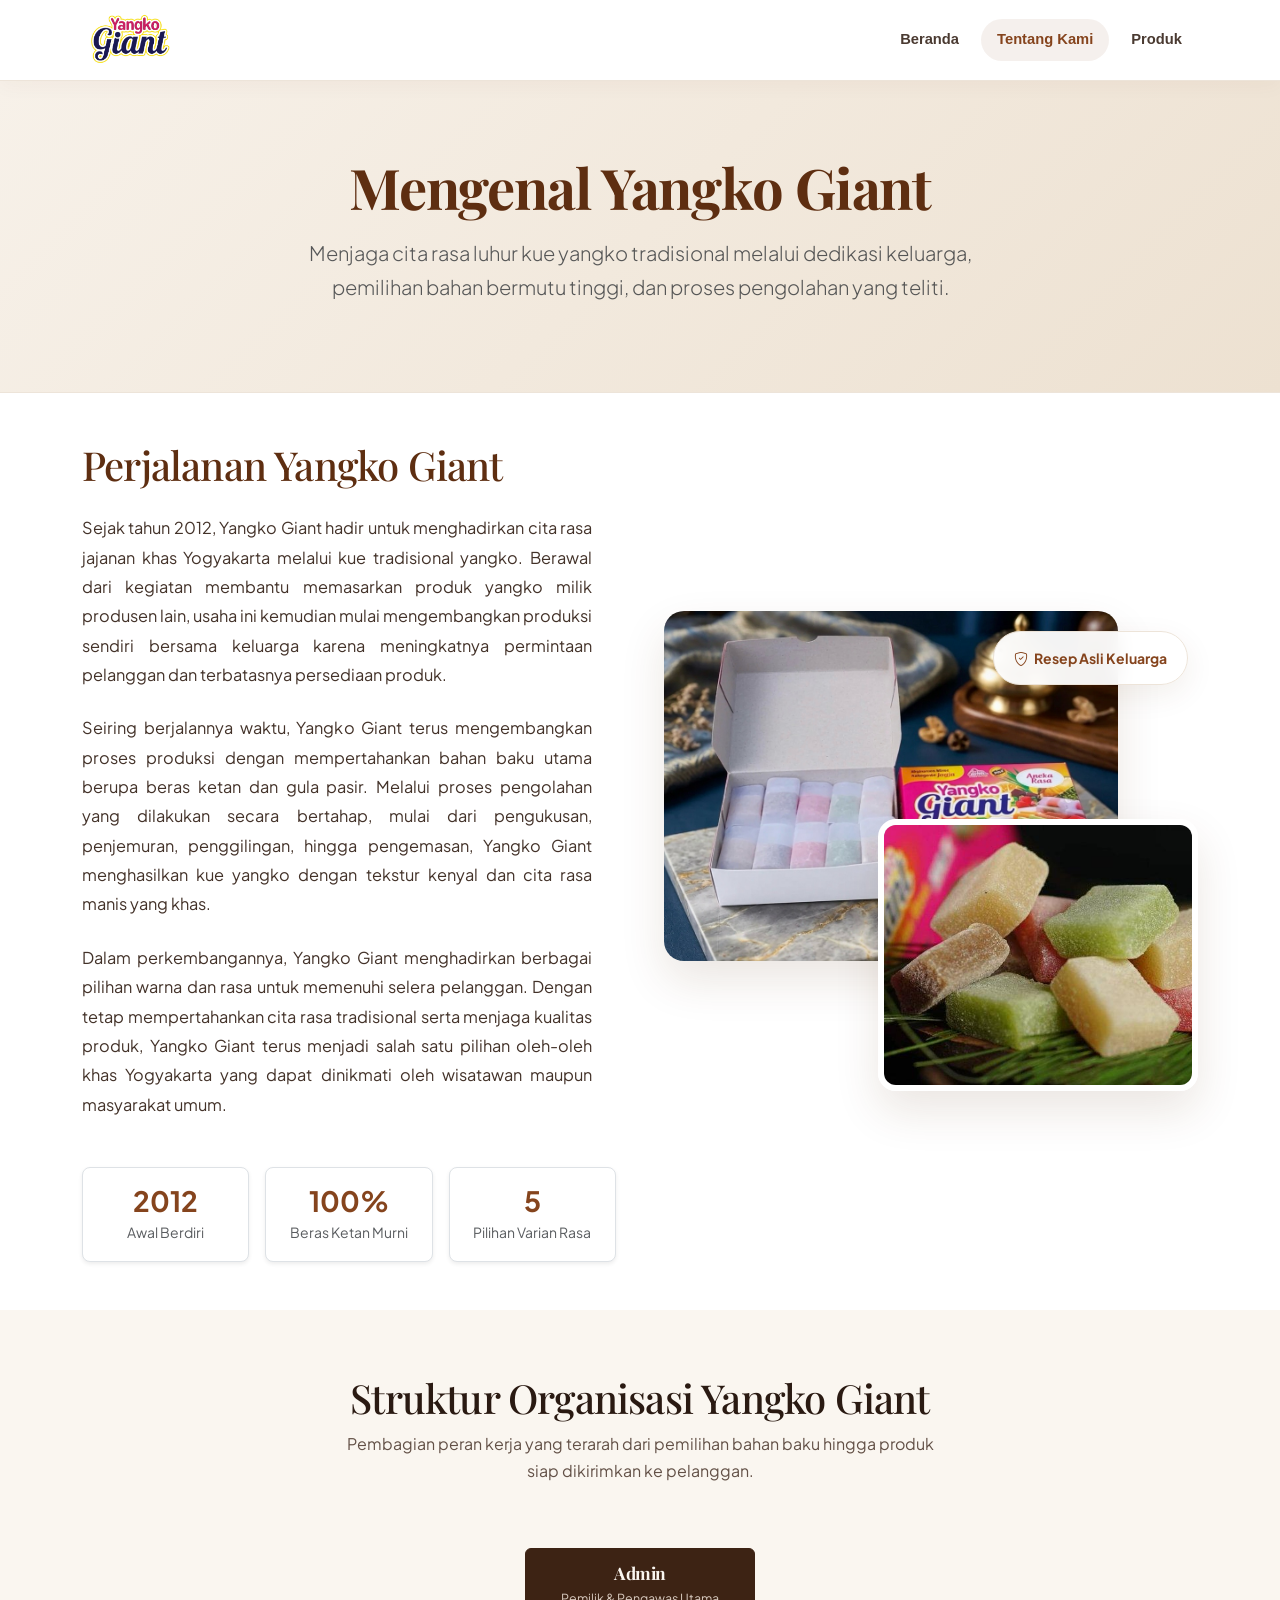
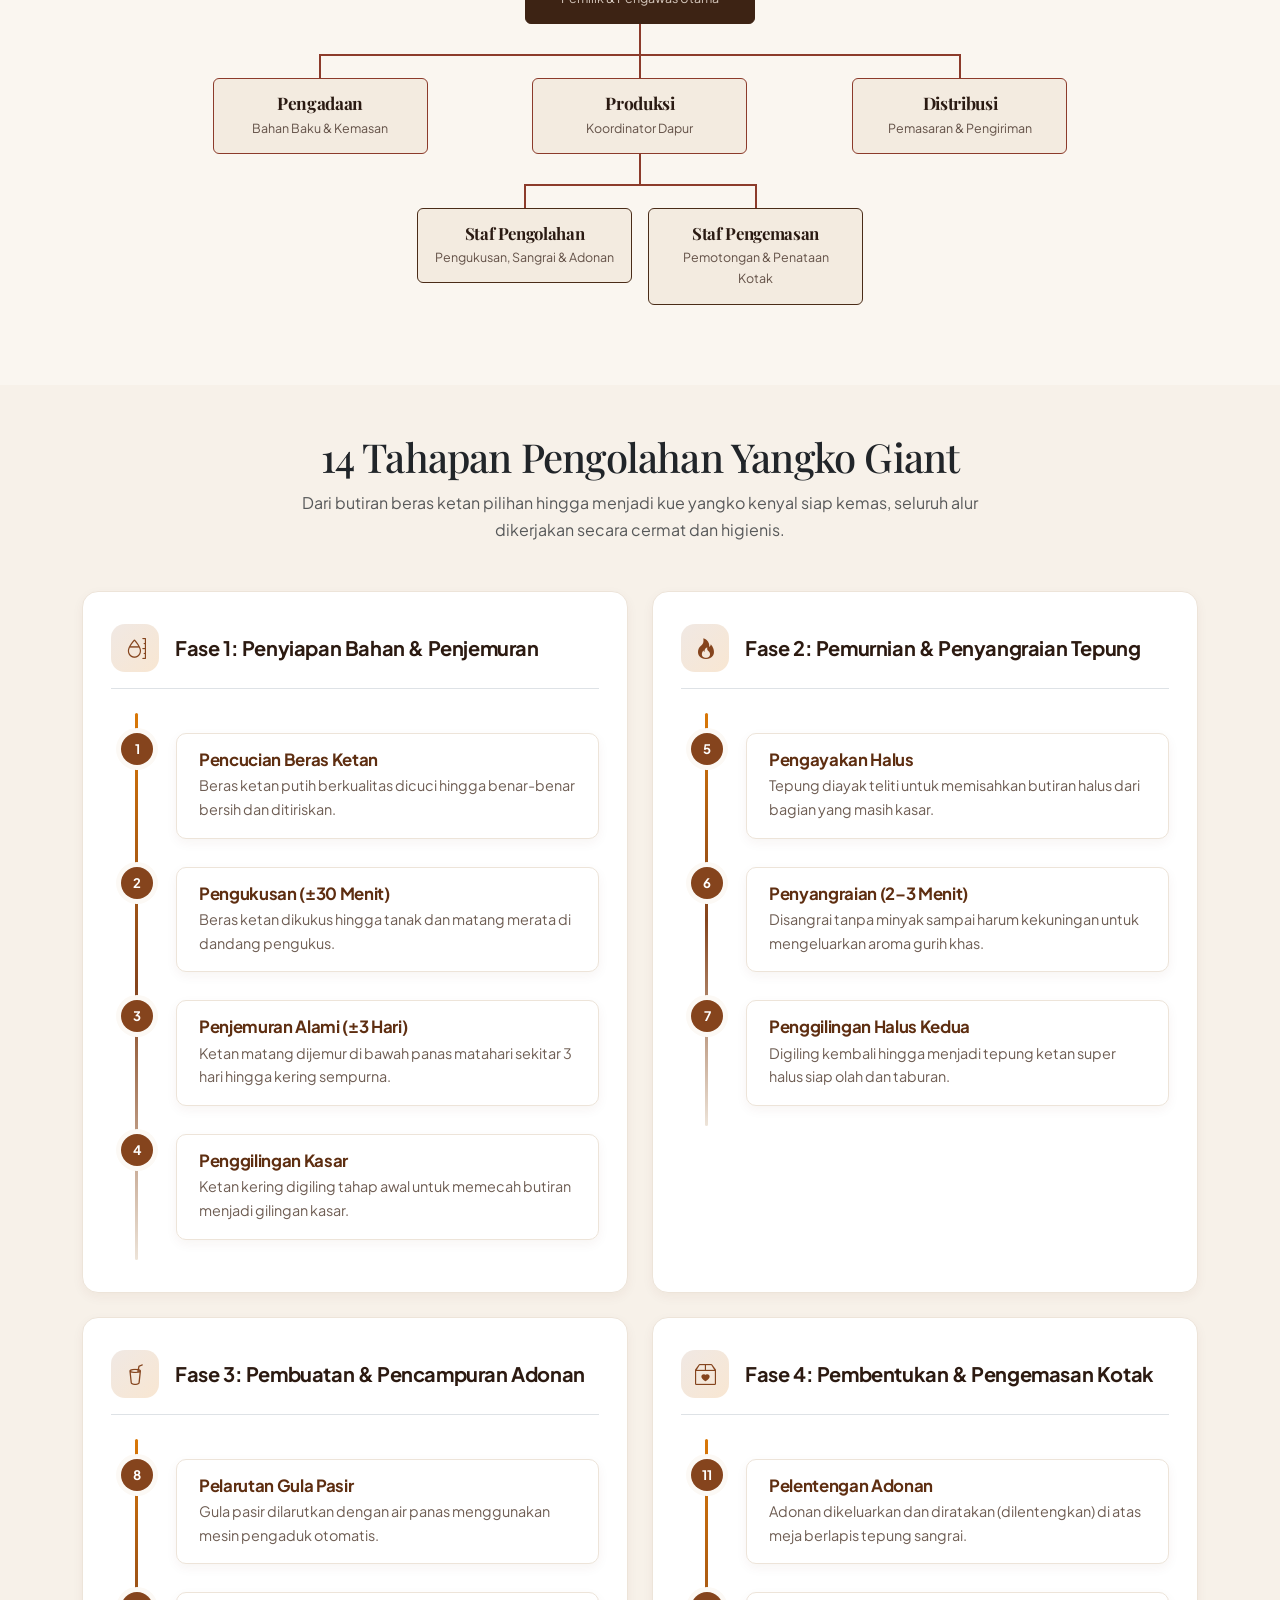
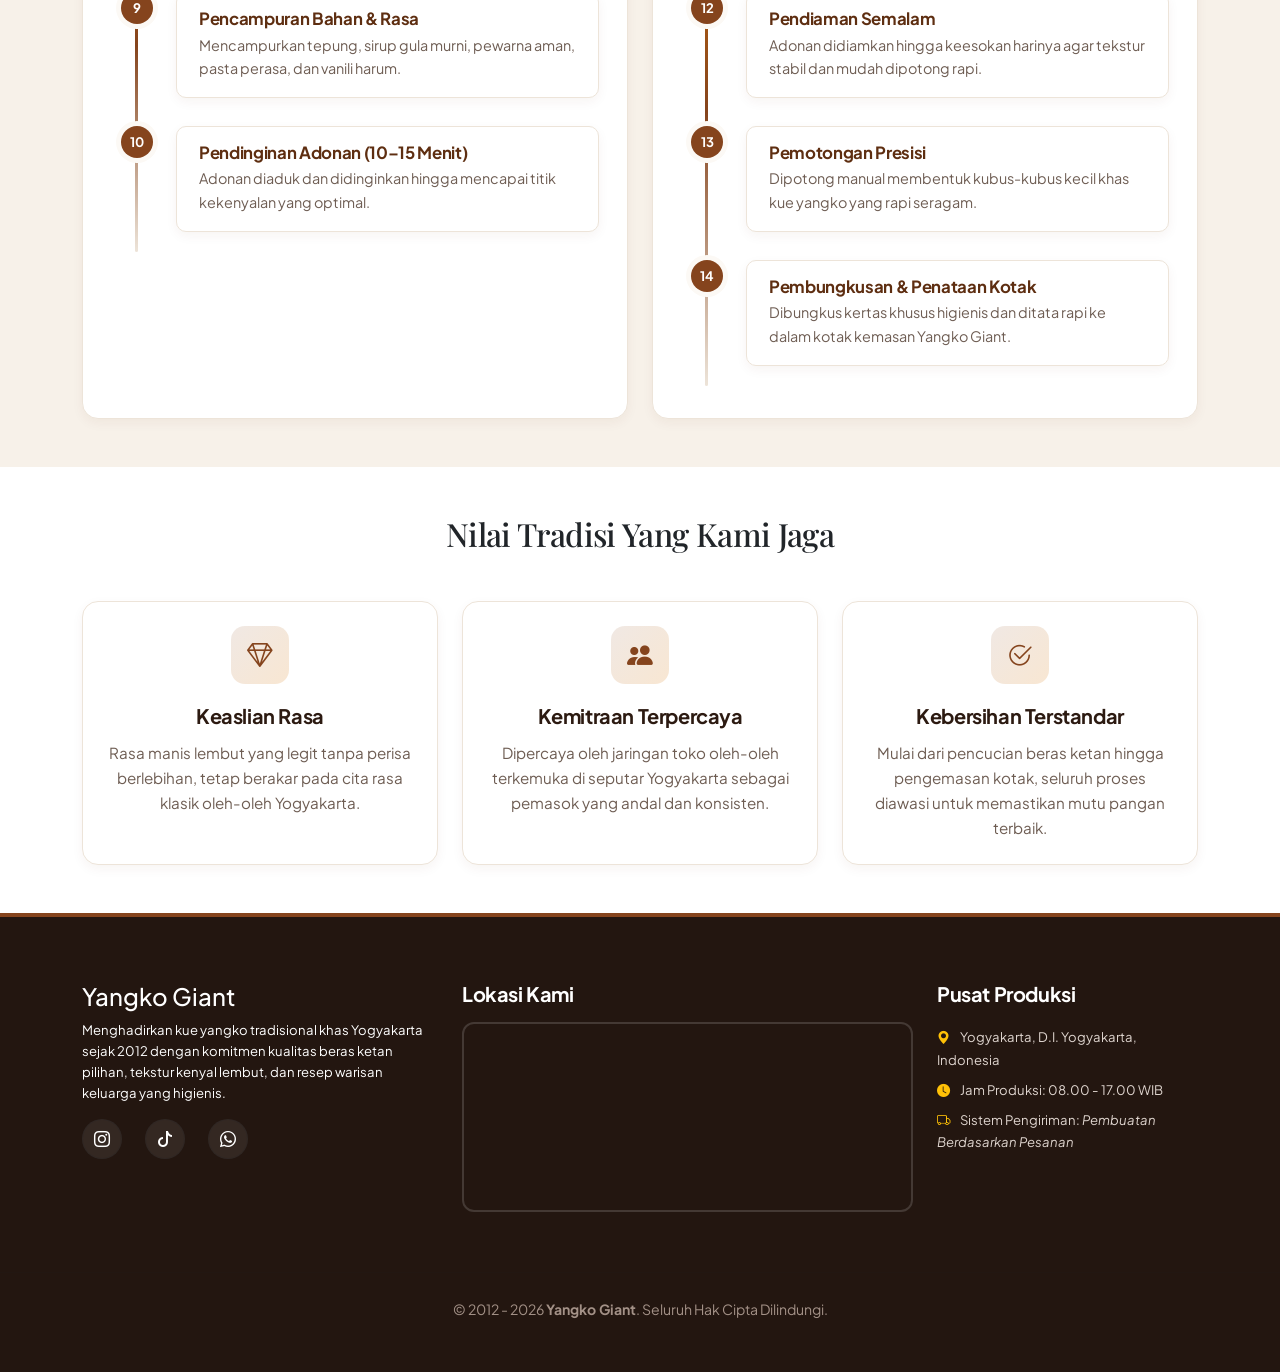
==== commit 75f9ea5a: "ubah indo" ====
--- a/about.html
+++ b/about.html
@@ -672,7 +672,7 @@
         <h5>Pusat Produksi</h5>
         <p class="small mb-2"><i class="bi bi-geo-alt-fill text-warning me-2"></i> Yogyakarta, D.I. Yogyakarta, Indonesia</p>
         <p class="small mb-2"><i class="bi bi-clock-fill text-warning me-2"></i> Jam Produksi: 08.00 - 17.00 WIB</p>
-        <p class="small mb-3"><i class="bi bi-truck text-warning me-2"></i> Sistem Pengiriman: <em>Make to Order</em></p>
+        <p class="small mb-3"><i class="bi bi-truck text-warning me-2"></i> Sistem Pengiriman: <em>Pembuatan Berdasarkan Pesanan</em></p>
         
       </div>
 
